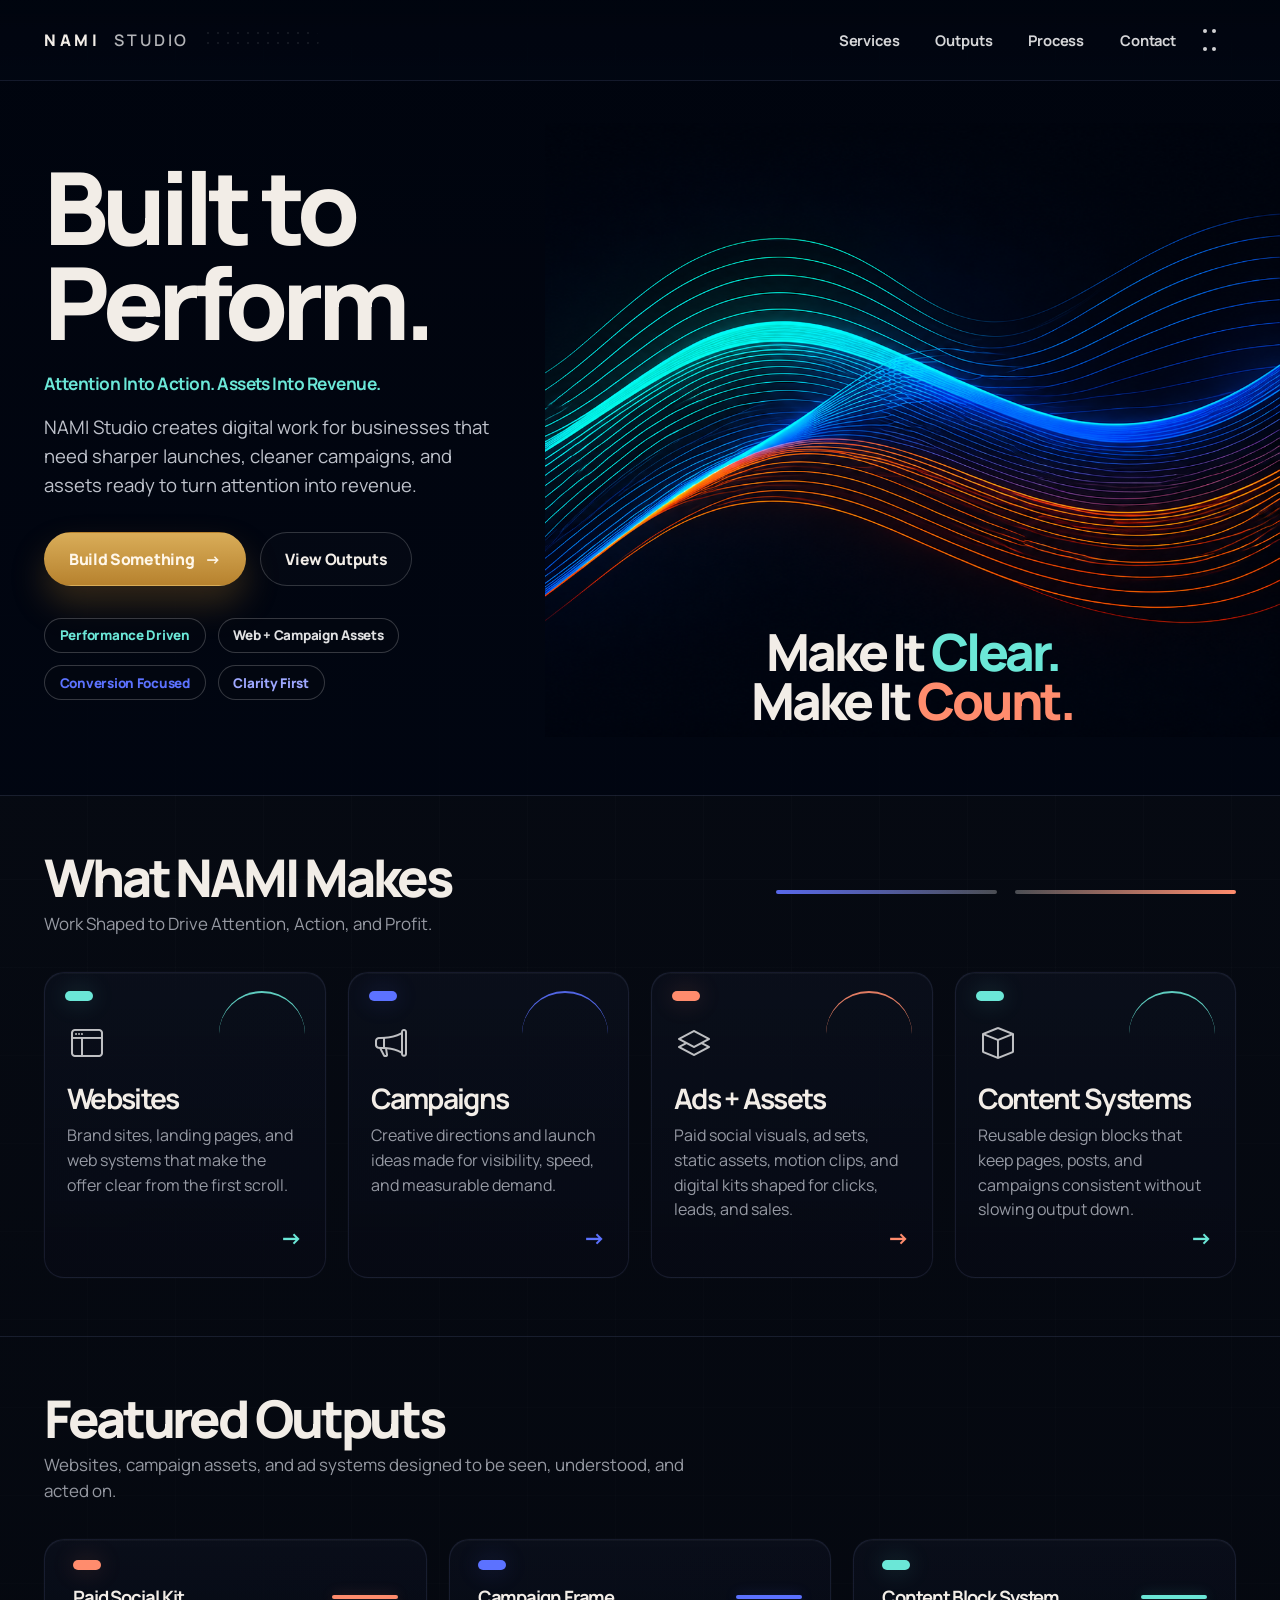
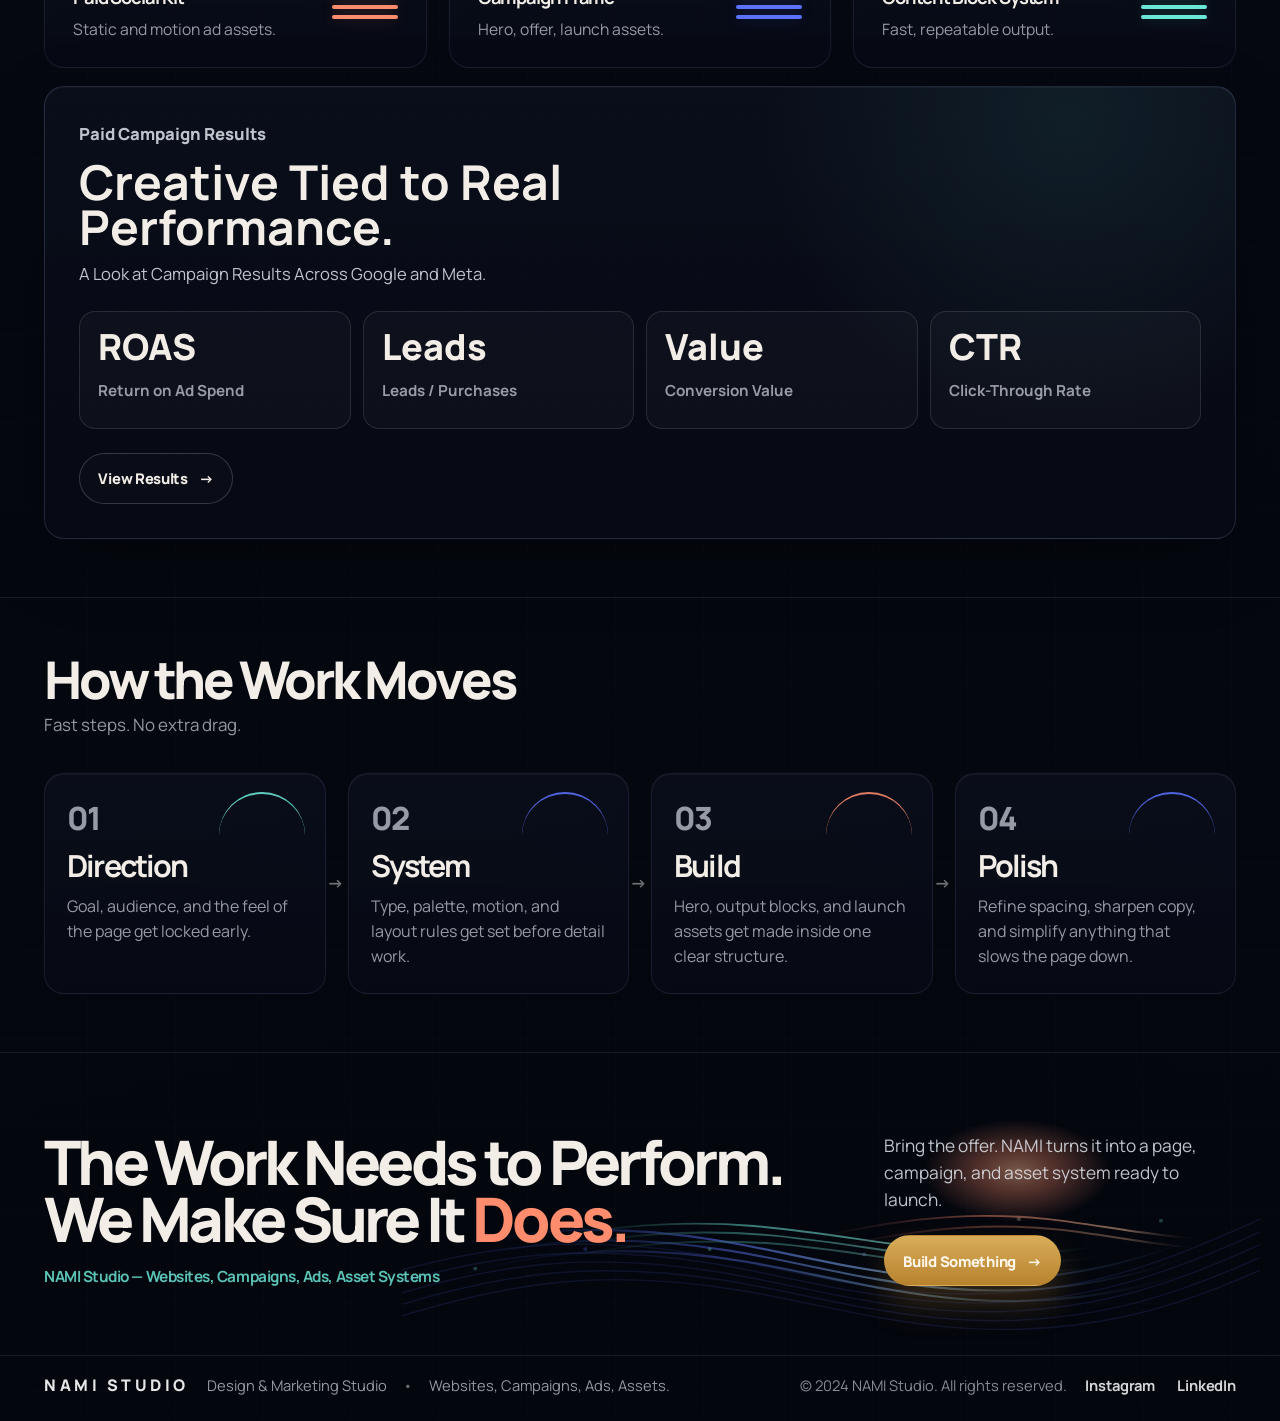
==== index.html @ 064d1f61 "Bust stylesheet cache for latest spacing" ====
<!doctype html>
<html lang="en">
  <head>
    <meta charset="utf-8" />
    <meta name="viewport" content="width=device-width, initial-scale=1" />
    <title>NAMI Studio | Design, Marketing, Websites & Campaign Assets</title>
    <meta
      name="description"
      content="NAMI Studio creates websites, campaigns, ads, and digital asset systems that help modern businesses look sharper, launch faster, and turn attention into action."
    />
    <meta name="theme-color" content="#03060d" />
    <link rel="preconnect" href="https://fonts.googleapis.com" />
    <link rel="preconnect" href="https://fonts.gstatic.com" crossorigin />
    <link
      href="https://fonts.googleapis.com/css2?family=Manrope:wght@400;500;600;700;800&amp;display=swap"
      rel="stylesheet"
    />
    <link
      rel="stylesheet"
      href="https://cdn.jsdelivr.net/npm/bootstrap-icons@1.11.3/font/bootstrap-icons.min.css"
    />
    <link rel="stylesheet" href="styles.css?v=20260519-output-spacing" />
    <script src="script.js" defer></script>
  </head>
  <body>
    <div class="page-frame" id="top">
      <header class="site-header">
        <div class="header-bar">
          <a class="brand-lockup" href="#top" aria-label="NAMI Studio Home">
            <span class="brand-name">NAMI</span>
            <span class="brand-sub">STUDIO</span>
            <span class="brand-grid" aria-hidden="true"></span>
          </a>

          <nav class="site-nav" id="site-navigation" data-nav aria-label="Primary">
            <a href="#services">Services</a>
            <a href="#output">Outputs</a>
            <a href="#process">Process</a>
            <a href="#contact">Contact</a>
          </nav>

          <a class="nav-grid" href="#services" aria-label="Jump to Services">
            <span></span>
            <span></span>
            <span></span>
            <span></span>
          </a>

          <button
            class="menu-toggle"
            type="button"
            aria-expanded="false"
            aria-controls="site-navigation"
            data-menu-toggle
          >
            <span class="menu-dots" aria-hidden="true">
              <span></span>
              <span></span>
              <span></span>
              <span></span>
            </span>
            <span class="sr-only">Toggle Navigation</span>
          </button>
        </div>
      </header>

      <main>
        <section class="hero section">
          <div class="hero-grid">
            <div class="hero-copy reveal">
              <h1 class="hero-title">Built to<br />Perform.</h1>
              <p class="hero-kicker">Attention Into Action. Assets Into Revenue.</p>
              <p class="hero-body">
                NAMI Studio creates digital work for businesses that need sharper launches,
                cleaner campaigns, and assets ready to turn attention into revenue.
              </p>

              <div class="hero-actions">
                <a class="button button-primary" href="#contact">
                  <span>Build Something</span>
                  <span aria-hidden="true">&rarr;</span>
                </a>
                <a class="button button-secondary" href="#output">View Outputs</a>
              </div>

              <ul class="chip-row" role="list">
                <li><span class="chip chip-cyan">Performance Driven</span></li>
                <li><span class="chip chip-neutral">Web + Campaign Assets</span></li>
                <li><span class="chip chip-blue">Conversion Focused</span></li>
                <li><span class="chip chip-indigo">Clarity First</span></li>
              </ul>
            </div>

            <div class="hero-visual reveal">
              <div class="hero-wave hero-wave-exact" aria-hidden="true">
                <img src="assets/nami-header-wave-final.png" alt="" />
              </div>

              <p class="hero-mantra">
                Make It <span class="tone-cyan">Clear.</span><br />
                Make It <span class="tone-coral">Count.</span>
              </p>
            </div>
          </div>
        </section>

        <section class="section" id="services">
          <div class="section-head services-head reveal">
            <div>
              <h2 class="section-title">What NAMI Makes</h2>
              <p class="section-copy">
                Work Shaped to Drive Attention, Action, and Profit.
              </p>
            </div>

            <div class="section-rules" aria-hidden="true">
              <span class="rule-line rule-line-blue"></span>
              <span class="rule-line rule-line-coral"></span>
            </div>
          </div>

          <div class="service-grid">
            <article class="service-card reveal" style="--accent:#6be7d7; --accent-soft:rgba(107,231,215,0.24);">
              <span class="card-arc" aria-hidden="true"></span>
              <div class="service-icon" aria-hidden="true">
                <i class="bi bi-window-sidebar"></i>
              </div>
              <h3>Websites</h3>
              <p>
                Brand sites, landing pages, and web systems that make the offer clear from the
                first scroll.
              </p>
              <span class="card-arrow" aria-hidden="true">&rarr;</span>
            </article>

            <article class="service-card reveal" style="--accent:#5c72ff; --accent-soft:rgba(92,114,255,0.24);">
              <span class="card-arc" aria-hidden="true"></span>
              <div class="service-icon" aria-hidden="true">
                <i class="bi bi-megaphone"></i>
              </div>
              <h3>Campaigns</h3>
              <p>
                Creative directions and launch ideas made for visibility, speed, and measurable
                demand.
              </p>
              <span class="card-arrow" aria-hidden="true">&rarr;</span>
            </article>

            <article class="service-card reveal" style="--accent:#ff8c6d; --accent-soft:rgba(255,140,109,0.24);">
              <span class="card-arc" aria-hidden="true"></span>
              <div class="service-icon" aria-hidden="true">
                <i class="bi bi-layers"></i>
              </div>
              <h3>Ads + Assets</h3>
              <p>
                Paid social visuals, ad sets, static assets, motion clips, and digital kits shaped
                for clicks, leads, and sales.
              </p>
              <span class="card-arrow" aria-hidden="true">&rarr;</span>
            </article>

            <article class="service-card reveal" style="--accent:#6be7d7; --accent-soft:rgba(107,231,215,0.24);">
              <span class="card-arc" aria-hidden="true"></span>
              <div class="service-icon" aria-hidden="true">
                <i class="bi bi-box"></i>
              </div>
              <h3>Content Systems</h3>
              <p>
                Reusable design blocks that keep pages, posts, and campaigns consistent without
                slowing output down.
              </p>
              <span class="card-arrow" aria-hidden="true">&rarr;</span>
            </article>
          </div>
        </section>

        <section class="section" id="output">
          <div class="section-head reveal">
            <div>
              <h2 class="section-title">Featured Outputs</h2>
              <p class="section-copy">
                Websites, campaign assets, and ad systems designed to be seen, understood, and
                acted on.
              </p>
            </div>
          </div>

          <div class="output-grid">
            <article class="output-mini reveal" style="--accent:#ff8c6d; --accent-soft:rgba(255,140,109,0.24);">
              <div>
                <h3>Paid Social Kit</h3>
                <p>Static and motion ad assets.</p>
              </div>
              <div class="mini-lines" aria-hidden="true">
                <span></span>
                <span></span>
                <span></span>
              </div>
            </article>

            <article class="output-mini reveal" style="--accent:#5c72ff; --accent-soft:rgba(92,114,255,0.24);">
              <div>
                <h3>Campaign Frame</h3>
                <p>Hero, offer, launch assets.</p>
              </div>
              <div class="mini-lines" aria-hidden="true">
                <span></span>
                <span></span>
                <span></span>
              </div>
            </article>

            <article class="output-mini reveal" style="--accent:#6be7d7; --accent-soft:rgba(107,231,215,0.24);">
              <div>
                <h3>Content Block System</h3>
                <p>Fast, repeatable output.</p>
              </div>
              <div class="mini-lines" aria-hidden="true">
                <span></span>
                <span></span>
                <span></span>
              </div>
            </article>
          </div>

          <article class="results-summary reveal" id="paid-campaign-results">
            <div class="results-summary-head">
              <p class="results-label">Paid Campaign Results</p>
              <h3>Creative Tied to Real Performance.</h3>
              <p>
                A Look at Campaign Results Across Google and Meta.
              </p>
            </div>

            <!-- TODO: Replace metric labels with final approved values when masked screenshots are available. -->
            <div class="results-stat-grid" aria-label="Paid Campaign Results Metrics">
              <div class="results-stat">
                <span class="stat-value">ROAS</span>
                <span class="stat-label">Return on Ad Spend</span>
              </div>
              <div class="results-stat">
                <span class="stat-value">Leads</span>
                <span class="stat-label">Leads / Purchases</span>
              </div>
              <div class="results-stat">
                <span class="stat-value">Value</span>
                <span class="stat-label">Conversion Value</span>
              </div>
              <div class="results-stat">
                <span class="stat-value">CTR</span>
                <span class="stat-label">Click-Through Rate</span>
              </div>
            </div>

            <div class="results-summary-action">
              <a class="button button-secondary button-small" href="results/">
                <span>View Results</span>
                <span aria-hidden="true">&rarr;</span>
              </a>
            </div>
          </article>
        </section>

        <section class="section" id="process">
          <div class="section-head reveal">
            <div>
              <h2 class="section-title">How the Work Moves</h2>
              <p class="section-copy">Fast steps. No extra drag.</p>
            </div>
          </div>

          <div class="process-grid">
            <article class="process-card reveal" style="--accent:#6be7d7; --accent-soft:rgba(107,231,215,0.24);">
              <span class="card-arc" aria-hidden="true"></span>
              <p class="process-index">01</p>
              <h3>Direction</h3>
              <p>Goal, audience, and the feel of the page get locked early.</p>
            </article>

            <article class="process-card reveal" style="--accent:#5c72ff; --accent-soft:rgba(92,114,255,0.24);">
              <span class="card-arc" aria-hidden="true"></span>
              <p class="process-index">02</p>
              <h3>System</h3>
              <p>Type, palette, motion, and layout rules get set before detail work.</p>
            </article>

            <article class="process-card reveal" style="--accent:#ff8c6d; --accent-soft:rgba(255,140,109,0.24);">
              <span class="card-arc" aria-hidden="true"></span>
              <p class="process-index">03</p>
              <h3>Build</h3>
              <p>Hero, output blocks, and launch assets get made inside one clear structure.</p>
            </article>

            <article class="process-card reveal" style="--accent:#5c72ff; --accent-soft:rgba(92,114,255,0.24);">
              <span class="card-arc" aria-hidden="true"></span>
              <p class="process-index">04</p>
              <h3>Polish</h3>
              <p>Refine spacing, sharpen copy, and simplify anything that slows the page down.</p>
            </article>
          </div>
        </section>

        <section class="section closing" id="contact">
          <div class="closing-panel reveal">
            <img class="closing-mesh" src="assets/nami-footer-mesh.svg" alt="" />

            <div class="closing-copy">
              <h2>The Work Needs to Perform.<br />We Make Sure It <span class="tone-coral">Does.</span></h2>
              <p class="closing-meta">NAMI Studio &mdash; Websites, Campaigns, Ads, Asset Systems</p>
            </div>

            <div class="closing-action">
              <p class="closing-note">
                Bring the offer. NAMI turns it into a page, campaign, and asset system ready to
                launch.
              </p>
              <a class="button button-primary button-small closing-cta" href="mailto:chestercatapia@yahoo.com?subject=Book%20a%20call%20with%20NAMI%20Studio">
                <span>Build Something</span>
                <span aria-hidden="true">&rarr;</span>
              </a>
            </div>
          </div>
        </section>
      </main>

      <footer class="site-footer">
        <div class="footer-shell">
          <div class="footer-group footer-group-left">
            <p class="footer-brand">NAMI STUDIO</p>
            <p class="footer-copy">
              <span>Design &amp; Marketing Studio</span>
              <span>Websites, Campaigns, Ads, Assets.</span>
            </p>
          </div>

          <div class="footer-group footer-group-right">
            <p class="footer-copy footer-copy-muted">&copy; 2024 NAMI Studio. All rights reserved.</p>
            <nav class="footer-links" aria-label="Social Links">
              <a href="https://www.instagram.com/" target="_blank" rel="noreferrer">Instagram</a>
              <a href="https://www.linkedin.com/" target="_blank" rel="noreferrer">LinkedIn</a>
            </nav>
          </div>
        </div>
      </footer>
    </div>
  </body>
</html>
---- styles.css ----
:root {
  --bg: #02050b;
  --shell: rgba(5, 9, 18, 0.96);
  --shell-soft: rgba(9, 14, 26, 0.88);
  --surface: rgba(9, 13, 24, 0.86);
  --surface-strong: rgba(10, 16, 29, 0.96);
  --surface-soft: rgba(9, 13, 23, 0.68);
  --border: rgba(139, 153, 219, 0.14);
  --border-strong: rgba(170, 186, 255, 0.22);
  --text: #f2ede7;
  --muted: rgba(232, 235, 244, 0.64);
  --muted-strong: rgba(232, 235, 244, 0.82);
  --cyan: #6be7d7;
  --blue: #5c72ff;
  --indigo: #5565e8;
  --coral: #ff8c6d;
  --gold: #d2a04b;
  --shadow: 0 36px 96px rgba(0, 0, 0, 0.46);
  --radius-panel: 28px;
  --radius-card: 20px;
  --radius-pill: 999px;
  --frame: min(1288px, calc(100vw - 88px));
  --wave-bg: linear-gradient(180deg, rgba(0, 4, 14, 0.96), rgba(0, 5, 17, 0.86));
}

*,
*::before,
*::after {
  box-sizing: border-box;
}

html {
  scroll-behavior: smooth;
}

body {
  margin: 0;
  min-height: 100vh;
  font-family: "Manrope", "Avenir Next", "Segoe UI", sans-serif;
  background:
    radial-gradient(circle at 50% -10%, rgba(82, 109, 255, 0.12), transparent 36%),
    radial-gradient(circle at 50% 120%, rgba(107, 231, 215, 0.08), transparent 30%),
    linear-gradient(180deg, #02040a 0%, #010206 100%);
  color: var(--text);
  -webkit-font-smoothing: antialiased;
  text-rendering: optimizeLegibility;
}

body::before {
  content: "";
  position: fixed;
  inset: 0;
  background:
    radial-gradient(circle at 25% 20%, rgba(255, 255, 255, 0.035) 0, transparent 28%),
    radial-gradient(circle at 70% 30%, rgba(92, 114, 255, 0.06) 0, transparent 34%),
    radial-gradient(circle at 80% 70%, rgba(255, 140, 109, 0.04) 0, transparent 26%);
  pointer-events: none;
}

a {
  color: inherit;
  text-decoration: none;
}

button,
input,
textarea,
select {
  font: inherit;
}

h1,
h2,
h3,
p,
ul {
  margin: 0;
}

img,
svg {
  display: block;
  max-width: 100%;
}

ul {
  padding: 0;
}

.sr-only {
  position: absolute;
  width: 1px;
  height: 1px;
  padding: 0;
  margin: -1px;
  overflow: hidden;
  clip: rect(0, 0, 0, 0);
  white-space: nowrap;
  border: 0;
}

.page-frame {
  position: relative;
  width: 100%;
  margin: 0;
  overflow: hidden;
  background:
    linear-gradient(180deg, rgba(7, 11, 20, 0.98), rgba(3, 6, 13, 0.98)),
    linear-gradient(90deg, rgba(107, 231, 215, 0.03), transparent 28%, transparent 72%, rgba(92, 114, 255, 0.03));
}

.page-frame::before {
  content: "";
  position: absolute;
  inset: 0;
  background:
    linear-gradient(180deg, rgba(255, 255, 255, 0.016), transparent 38%),
    repeating-linear-gradient(
      to right,
      transparent 0,
      transparent 87px,
      rgba(255, 255, 255, 0.014) 87px,
      rgba(255, 255, 255, 0.014) 88px
    ),
    repeating-linear-gradient(
      to bottom,
      transparent 0,
      transparent 87px,
      rgba(255, 255, 255, 0.014) 87px,
      rgba(255, 255, 255, 0.014) 88px
    );
  pointer-events: none;
  opacity: 0.7;
}

.site-header,
.section,
.site-footer {
  position: relative;
  z-index: 1;
  padding-inline: 0;
}

.site-header {
  border-bottom: 1px solid var(--border);
  background: var(--wave-bg);
}

.header-bar {
  position: relative;
  display: flex;
  align-items: center;
  gap: 18px;
  width: var(--frame);
  min-height: 80px;
  margin-inline: auto;
}

.brand-lockup {
  display: inline-flex;
  align-items: center;
  gap: 14px;
  flex-shrink: 0;
}

.brand-name,
.brand-sub,
.footer-brand {
  font-size: 1rem;
  font-weight: 800;
  letter-spacing: 0.22em;
  text-transform: uppercase;
}

.brand-sub {
  color: rgba(255, 255, 255, 0.7);
  font-weight: 600;
  letter-spacing: 0.18em;
}

.brand-grid {
  width: 116px;
  height: 24px;
  border-radius: 999px;
  background-image: radial-gradient(circle, rgba(255, 255, 255, 0.14) 1px, transparent 1.6px);
  background-size: 10px 10px;
  opacity: 0.55;
}

.site-nav {
  display: flex;
  align-items: center;
  gap: clamp(18px, 2.8vw, 38px);
  margin-left: auto;
}

.site-nav a,
.footer-links a {
  position: relative;
  color: rgba(255, 255, 255, 0.84);
  font-size: 0.92rem;
  font-weight: 700;
  letter-spacing: -0.01em;
  transition: color 180ms ease;
}

.site-nav a::after,
.footer-links a::after {
  content: "";
  position: absolute;
  left: 0;
  bottom: -0.32rem;
  width: 100%;
  height: 1px;
  background: linear-gradient(90deg, var(--cyan), var(--blue));
  transform: scaleX(0);
  transform-origin: left center;
  transition: transform 180ms ease;
}

.site-nav a:hover,
.site-nav a:focus-visible,
.footer-links a:hover,
.footer-links a:focus-visible {
  color: var(--text);
}

.site-nav a:hover::after,
.site-nav a:focus-visible::after,
.footer-links a:hover::after,
.footer-links a:focus-visible::after {
  transform: scaleX(1);
}

.nav-grid,
.menu-toggle {
  display: inline-grid;
  place-items: center;
  width: 34px;
  height: 34px;
  border: 1px solid transparent;
  border-radius: 50%;
  transition: border-color 180ms ease, background-color 180ms ease;
}

.nav-grid {
  grid-template-columns: repeat(2, 4px);
  gap: 5px;
  margin-left: 8px;
}

.nav-grid span,
.menu-dots span {
  width: 4px;
  height: 4px;
  border-radius: 50%;
  background: rgba(255, 255, 255, 0.82);
}

.nav-grid:hover,
.nav-grid:focus-visible,
.menu-toggle:hover,
.menu-toggle:focus-visible {
  border-color: var(--border-strong);
  background: rgba(255, 255, 255, 0.03);
}

.menu-toggle {
  display: none;
  margin-left: auto;
  background: transparent;
  color: inherit;
  border: 1px solid transparent;
  cursor: pointer;
}

.menu-dots {
  display: grid;
  grid-template-columns: repeat(2, 4px);
  gap: 5px;
}

.section {
  padding-block: clamp(38px, 4.8vw, 58px);
  border-top: 1px solid var(--border);
}

.hero {
  position: relative;
  overflow: hidden;
  padding-top: clamp(28px, 4.2vw, 42px);
  border-top: 0;
  background: var(--wave-bg);
}

.hero-grid,
.output-grid,
.closing-panel,
.footer-shell {
  display: grid;
  gap: 22px;
}

.hero-grid,
.section-head,
.service-grid,
.output-grid,
.process-grid,
.ecosystem-grid,
.closing-panel,
.footer-shell {
  width: var(--frame);
  margin-inline: auto;
}

.hero-grid {
  position: relative;
  grid-template-columns: minmax(320px, 0.48fr) minmax(0, 0.52fr);
  align-items: center;
  min-height: clamp(500px, 48vw, 650px);
  gap: 0;
}

.hero-copy {
  position: relative;
  z-index: 2;
  max-width: 33rem;
}

.hero-copy,
.hero-visual,
.feature-card,
.output-mini,
.service-card,
.process-card,
.ecosystem-card,
.sample-card {
  min-width: 0;
}

h1,
h2,
h3 {
  line-height: 0.94;
  letter-spacing: -0.06em;
}

h1 {
  font-size: clamp(4.2rem, 9vw, 7.4rem);
  font-weight: 800;
}

.hero-title {
  font-size: clamp(3.325rem, 7.875vw, 6.525rem);
}

h2.section-title {
  font-size: clamp(2.25rem, 4.8vw, 3.25rem);
  font-weight: 800;
}

h3 {
  font-size: clamp(1.65rem, 2.2vw, 2.1rem);
  font-weight: 700;
}

.hero-kicker,
.closing-meta {
  margin-top: 1.4rem;
  color: var(--cyan);
  font-size: clamp(1rem, 1.35vw, 1.2rem);
  font-weight: 700;
  letter-spacing: -0.03em;
}

.hero-body,
.section-copy,
.service-card p,
.feature-card p,
.output-mini p,
.process-card p,
.ecosystem-label,
.ecosystem-detail,
.direction-list,
.closing-note,
.footer-copy {
  color: var(--muted);
  line-height: 1.55;
}

.hero-body {
  max-width: 28rem;
  margin-top: 1.15rem;
  color: var(--muted-strong);
  font-size: clamp(1.05rem, 1.45vw, 1.28rem);
}

.hero-actions {
  display: flex;
  flex-wrap: wrap;
  gap: 14px;
  margin-top: 2rem;
}

.button {
  display: inline-flex;
  align-items: center;
  justify-content: center;
  gap: 0.7rem;
  min-height: 54px;
  padding: 0.9rem 1.5rem;
  border-radius: var(--radius-pill);
  border: 1px solid transparent;
  font-size: 0.98rem;
  font-weight: 800;
  letter-spacing: -0.02em;
  transition:
    transform 180ms ease,
    border-color 180ms ease,
    background-color 180ms ease,
    box-shadow 180ms ease,
    color 180ms ease;
}

.button:hover,
.button:focus-visible {
  transform: translateY(-1px);
}

.button-primary {
  background: linear-gradient(180deg, #d9ad59, #b7822e);
  color: #fff7ea;
  box-shadow: 0 18px 34px rgba(180, 127, 44, 0.28);
}

.button-primary:hover,
.button-primary:focus-visible {
  box-shadow: 0 22px 40px rgba(180, 127, 44, 0.34);
}

.button-secondary {
  border-color: rgba(255, 255, 255, 0.18);
  background: rgba(255, 255, 255, 0.015);
  color: var(--text);
}

.button-secondary:hover,
.button-secondary:focus-visible {
  border-color: rgba(255, 255, 255, 0.26);
  background: rgba(255, 255, 255, 0.045);
}

.button-small {
  min-height: 46px;
  padding-inline: 1.15rem;
  font-size: 0.92rem;
}

.chip-row,
.direction-list {
  list-style: none;
}

.chip-row {
  display: flex;
  flex-wrap: wrap;
  gap: 12px;
  margin-top: 2rem;
}

.chip,
.visual-tag {
  display: inline-flex;
  align-items: center;
  justify-content: center;
  padding: 0.48rem 0.92rem;
  border-radius: var(--radius-pill);
  border: 1px solid rgba(255, 255, 255, 0.2);
  background: rgba(5, 9, 18, 0.54);
  font-size: 0.84rem;
  font-weight: 800;
  letter-spacing: -0.02em;
}

.chip-cyan,
.tone-cyan {
  color: var(--cyan);
}

.chip-blue {
  color: var(--blue);
}

.chip-neutral {
  color: rgba(255, 255, 255, 0.88);
}

.chip-indigo {
  color: #9ea8ff;
}

.tone-coral {
  color: var(--coral);
}

.hero-visual {
  position: absolute;
  top: 0;
  right: calc((var(--frame) - 100vw) / 2);
  bottom: 0;
  left: 42%;
  overflow: hidden;
  border-radius: 0;
  background: var(--wave-bg);
  pointer-events: none;
}

.hero-visual::before,
.sample-rings,
.feature-card::before {
  content: "";
  position: absolute;
  inset: 0;
  background-image: radial-gradient(circle, rgba(129, 150, 255, 0.18) 1px, transparent 1.6px);
  background-size: 18px 18px;
  opacity: 0.25;
  pointer-events: none;
}

.hero-visual::after {
  content: "";
  position: absolute;
  inset: 16% 10% auto 18%;
  height: 50%;
  border-radius: 50%;
  background: radial-gradient(circle, rgba(0, 76, 255, 0.05), transparent 70%);
  filter: blur(24px);
  opacity: 0.35;
  pointer-events: none;
}

.hero-wave,
.feature-wave {
  position: absolute;
}

.hero-wave {
  inset: 0;
}

.hero-wave-exact {
  inset: 0;
}

.feature-wave {
  inset: -14% -28% -18% 4%;
}

.hero-wave img,
.feature-wave img,
.closing-mesh {
  width: 100%;
  height: 100%;
  object-fit: cover;
  object-position: center center;
}

.hero-wave-exact img {
  object-fit: cover;
  object-position: right center;
}

.hero-visual::before {
  opacity: 0.02;
  background-size: 20px 20px;
}

.hero-mantra {
  position: absolute;
  left: 50%;
  top: 90%;
  z-index: 2;
  font-size: clamp(2.2rem, 4vw, 3.65rem);
  font-weight: 800;
  letter-spacing: -0.06em;
  line-height: 0.96;
  text-align: center;
  transform: translate(-50%, -50%);
}

.visual-tag {
  position: absolute;
  z-index: 2;
}

.visual-tag-top {
  top: 12px;
  left: 28%;
  color: #dcffe6;
  border-color: rgba(107, 231, 215, 0.42);
}

.visual-tag-right {
  top: 10px;
  right: 6px;
  color: #c3d0ff;
  border-color: rgba(92, 114, 255, 0.42);
}

.visual-tag-bottom {
  right: 8px;
  bottom: 48px;
  color: #ffd8c9;
  border-color: rgba(255, 140, 109, 0.42);
}

.visual-tag-inline {
  position: static;
  width: fit-content;
  font-size: 0.8rem;
}

.visual-tag-blue {
  color: #cdd4ff;
  border-color: rgba(92, 114, 255, 0.36);
}

.visual-tag-indigo {
  color: #e0e4ff;
  border-color: rgba(129, 150, 255, 0.28);
}

.section-head {
  display: flex;
  align-items: flex-end;
  justify-content: space-between;
  gap: 26px;
  margin-bottom: 34px;
}

.section-copy {
  margin-top: 0.5rem;
  max-width: 40rem;
  font-size: 1.06rem;
}

.services-head {
  align-items: center;
}

.section-rules {
  display: flex;
  align-items: center;
  gap: 18px;
  min-width: min(42%, 460px);
  padding-bottom: 0.5rem;
}

.rule-line {
  display: block;
  height: 4px;
  border-radius: 999px;
  flex: 1;
  background: rgba(255, 255, 255, 0.12);
}

.rule-line-blue {
  background: linear-gradient(90deg, #5868eb, rgba(255, 255, 255, 0.28));
}

.rule-line-coral {
  background: linear-gradient(90deg, rgba(255, 255, 255, 0.28), #ff8c6d);
}

.service-grid,
.process-grid,
.ecosystem-grid {
  display: grid;
  gap: 22px;
}

.service-grid {
  grid-template-columns: repeat(4, minmax(0, 1fr));
}

.service-card,
.output-mini,
.process-card,
.ecosystem-card,
.sample-card,
.feature-card {
  position: relative;
  overflow: hidden;
  border: 1px solid rgba(152, 166, 232, 0.11);
  border-radius: var(--radius-card);
  background:
    linear-gradient(180deg, rgba(11, 15, 28, 0.74), rgba(7, 10, 20, 0.92)),
    linear-gradient(120deg, rgba(107, 231, 215, 0.015), rgba(92, 114, 255, 0.018));
  box-shadow:
    inset 0 1px 0 rgba(255, 255, 255, 0.03),
    0 0 0 1px rgba(255, 255, 255, 0.01);
  transition:
    transform 180ms ease,
    border-color 180ms ease,
    background-color 180ms ease;
}

.service-card:hover,
.output-mini:hover,
.process-card:hover,
.ecosystem-card:hover,
.sample-card:hover,
.feature-card:hover,
.service-card:focus-within,
.output-mini:focus-within,
.process-card:focus-within,
.ecosystem-card:focus-within,
.sample-card:focus-within,
.feature-card:focus-within {
  transform: translateY(-2px);
  border-color: rgba(170, 186, 255, 0.18);
}

.service-card,
.process-card,
.ecosystem-card,
.sample-card {
  padding: 20px 22px 24px;
}

.service-card {
  display: flex;
  flex-direction: column;
  min-height: 232px;
}

.service-card::before,
.output-mini::before {
  content: "";
  position: absolute;
  top: 18px;
  left: 20px;
  width: 28px;
  height: 10px;
  border-radius: 999px;
  background: var(--accent);
  box-shadow: 0 0 24px var(--accent-soft);
}

.output-mini::before {
  top: 20px;
  left: 28px;
}

.card-arc {
  position: absolute;
  top: 18px;
  right: 20px;
  width: 86px;
  height: 44px;
  border-top: 2px solid var(--accent);
  border-radius: 86px 86px 0 0;
  opacity: 0.88;
}

.service-icon {
  display: inline-flex;
  align-items: center;
  justify-content: center;
  width: 40px;
  height: 40px;
  margin-top: 30px;
}

.service-icon i {
  color: rgba(255, 255, 255, 0.74);
  font-size: 2rem;
  line-height: 1;
}

.service-card h3 {
  margin-top: 22px;
}

.service-card p {
  margin-top: 12px;
  font-size: 1rem;
}

.card-arrow {
  margin-top: auto;
  align-self: flex-end;
  color: var(--accent);
  font-size: 1.4rem;
  font-weight: 800;
}

.output-grid {
  grid-template-columns: repeat(3, minmax(0, 1fr));
  align-items: stretch;
}

.feature-card {
  min-height: 350px;
  padding: 24px 28px 26px;
}

.feature-card::before {
  opacity: 0.1;
}

.feature-card::after {
  content: "";
  position: absolute;
  inset: 0;
  background: linear-gradient(90deg, rgba(7, 10, 19, 0.96) 2%, rgba(7, 10, 19, 0.62) 42%, rgba(7, 10, 19, 0.12) 82%);
  pointer-events: none;
}

.feature-tags,
.feature-copy {
  position: relative;
  z-index: 2;
}

.feature-tags {
  display: flex;
  justify-content: space-between;
  gap: 16px;
}

.feature-copy {
  margin-top: 82px;
  max-width: 22rem;
}

.feature-copy p {
  margin-top: 0.9rem;
  color: var(--muted-strong);
  font-size: 1.02rem;
}

.feature-link {
  display: inline-flex;
  align-items: center;
  gap: 0.8rem;
  margin-top: 1.8rem;
  color: var(--muted-strong);
  font-size: 1.02rem;
  font-weight: 800;
}

.feature-link:hover,
.feature-link:focus-visible {
  color: var(--text);
}

.feature-wave {
  inset: 20% -8% -14% 28%;
}

.feature-wave img {
  object-position: center 58%;
}

.output-stack {
  display: grid;
  gap: 16px;
}

.output-mini {
  display: flex;
  align-items: center;
  justify-content: space-between;
  gap: 18px;
  min-height: 126px;
  padding: 34px 28px 26px;
}

.output-mini h3 {
  margin-top: 14px;
  font-size: 1.15rem;
  line-height: 1.02;
}

.output-mini p {
  margin-top: 0.65rem;
  font-size: 0.98rem;
}

.mini-lines {
  display: grid;
  gap: 6px;
  flex-shrink: 0;
}

.mini-lines span {
  width: 66px;
  height: 4px;
  border-radius: 999px;
  background: var(--accent);
  box-shadow: 0 0 14px var(--accent-soft);
}

.results-summary {
  position: relative;
  display: grid;
  gap: 24px;
  width: var(--frame);
  margin: 18px auto 0;
  padding: clamp(24px, 3.4vw, 34px);
  overflow: hidden;
  border: 1px solid rgba(170, 186, 255, 0.16);
  border-radius: var(--radius-card);
  background:
    radial-gradient(circle at 86% 8%, rgba(107, 231, 215, 0.08), transparent 28%),
    linear-gradient(180deg, rgba(11, 15, 28, 0.84), rgba(7, 10, 20, 0.95));
  box-shadow:
    inset 0 1px 0 rgba(255, 255, 255, 0.04),
    0 24px 70px rgba(0, 0, 0, 0.24);
}

.results-summary::before {
  content: "";
  position: absolute;
  inset: 0;
  background-image: radial-gradient(circle, rgba(129, 150, 255, 0.16) 1px, transparent 1.6px);
  background-size: 18px 18px;
  opacity: 0.08;
  pointer-events: none;
}

.results-summary-head,
.results-stat-grid,
.results-summary-action {
  position: relative;
  z-index: 1;
}

.results-label,
.placeholder-kicker {
  color: var(--cyan);
  font-size: 0.82rem;
  font-weight: 800;
  letter-spacing: 0;
}

.results-summary-head {
  display: grid;
  gap: 12px;
  max-width: 46rem;
}

.results-summary-head h3 {
  font-size: 3rem;
  letter-spacing: 0;
}

.results-summary-head p,
.results-note-card p,
.results-shell p,
.results-placeholder p {
  color: var(--muted-strong);
  line-height: 1.55;
}

.results-summary-head p {
  max-width: 42rem;
  font-size: 1.04rem;
}

.results-stat-grid {
  display: grid;
  grid-template-columns: repeat(4, minmax(0, 1fr));
  gap: 12px;
}

.results-stat {
  display: grid;
  gap: 8px;
  min-height: 118px;
  padding: 18px;
  border: 1px solid rgba(255, 255, 255, 0.11);
  border-radius: 16px;
  background: rgba(255, 255, 255, 0.028);
}

.stat-value {
  color: var(--text);
  font-size: 2.25rem;
  font-weight: 800;
  letter-spacing: 0;
  line-height: 0.95;
}

.stat-label {
  color: var(--muted);
  font-size: 0.95rem;
  font-weight: 700;
  line-height: 1.35;
}

.results-summary-action {
  display: flex;
  justify-content: flex-start;
}

.process-grid {
  grid-template-columns: repeat(4, minmax(0, 1fr));
}

.process-card {
  min-height: 208px;
  overflow: visible;
}

.process-card:not(:last-child)::after {
  content: "\2192";
  position: absolute;
  top: 50%;
  right: -19px;
  z-index: 2;
  color: rgba(255, 255, 255, 0.42);
  font-size: 1.05rem;
  font-weight: 800;
  line-height: 1;
  transform: translateY(-50%);
}

.process-index {
  color: var(--accent);
  font-size: 2rem;
  font-weight: 800;
  letter-spacing: -0.06em;
}

.process-card h3 {
  margin-top: 0.55rem;
  font-size: 1.9rem;
}

.process-card p:last-child {
  margin-top: 0.85rem;
  font-size: 1rem;
}

.ecosystem-grid {
  grid-template-columns: repeat(4, minmax(0, 1fr));
  align-items: stretch;
}

.ecosystem-card,
.sample-card {
  min-height: 174px;
}

.ecosystem-card::after {
  content: "";
  position: absolute;
  inset: auto 0 0;
  height: 4px;
  background: var(--accent);
}

.ecosystem-card h3,
.sample-card h3 {
  font-size: 1.15rem;
  line-height: 1.08;
}

.ecosystem-label {
  margin-top: 1rem;
  font-size: 1rem;
}

.ecosystem-detail {
  margin-top: 0.2rem;
  color: var(--muted-strong);
  font-size: 1rem;
}

.sample-card {
  position: relative;
  overflow: hidden;
}

.sample-rings {
  inset: auto -30% -10% 42%;
  width: 130%;
  height: 130%;
  background:
    radial-gradient(
      circle at 50% 50%,
      rgba(107, 231, 215, 0.88) 0,
      rgba(107, 231, 215, 0.88) 2px,
      transparent 2px,
      transparent 100%
    ),
    repeating-radial-gradient(
      circle at 52% 48%,
      rgba(129, 150, 255, 0.18) 0,
      rgba(129, 150, 255, 0.18) 2px,
      transparent 2px,
      transparent 18px
    );
  opacity: 0.5;
}

.direction-list {
  margin: 1rem 0 1.4rem;
  color: var(--muted-strong);
  font-size: 0.98rem;
}

.closing {
  padding-block: 0;
}

.closing-panel {
  position: relative;
  grid-template-columns: minmax(0, 0.95fr) minmax(280px, 0.48fr);
  align-items: center;
  min-height: 302px;
  padding: clamp(42px, 5vw, 58px) 0 clamp(38px, 4vw, 46px);
}

.closing-copy,
.closing-action {
  position: relative;
  z-index: 1;
}

.closing-copy h2 {
  font-size: clamp(3rem, 4.8vw, 4.35rem);
  font-weight: 800;
  line-height: 0.94;
}

.closing-meta {
  max-width: 34rem;
  margin-top: 1.1rem;
  color: rgba(107, 231, 215, 0.84);
  font-size: 0.96rem;
}

.closing-action {
  display: grid;
  justify-items: start;
  gap: 22px;
  justify-self: end;
  max-width: 22rem;
}

.closing-note {
  max-width: 22rem;
  color: var(--muted-strong);
  font-size: 1.08rem;
  text-align: left;
}

.closing-cta {
  min-width: 148px;
}

.closing-mesh {
  position: absolute;
  inset: 2% -4% -16% 30%;
  width: 72%;
  opacity: 0.58;
  pointer-events: none;
}

.site-footer {
  border-top: 1px solid var(--border);
  padding-block: 18px 24px;
}

.results-hero {
  padding-block: clamp(54px, 7vw, 88px);
  border-top: 0;
}

.results-shell,
.results-note-card,
.results-frame-grid,
.results-return {
  width: var(--frame);
  margin-inline: auto;
}

.results-shell {
  display: grid;
  gap: 18px;
  max-width: 760px;
  margin-left: max(calc((100vw - var(--frame)) / 2), 0px);
}

.results-shell h1 {
  max-width: 780px;
  font-size: 5.6rem;
  letter-spacing: 0;
}

.results-shell p:not(.results-label) {
  max-width: 42rem;
  font-size: 1.16rem;
}

.results-shell .button {
  width: fit-content;
  margin-top: 10px;
}

.results-note-section {
  padding-block: clamp(28px, 3.8vw, 42px);
}

.results-note-card {
  max-width: var(--frame);
  padding: 22px 24px;
  border: 1px solid rgba(170, 186, 255, 0.14);
  border-radius: var(--radius-card);
  background: rgba(255, 255, 255, 0.025);
}

.results-note-card p {
  max-width: 62rem;
  font-size: 1.02rem;
}

.results-gallery-section {
  padding-top: clamp(34px, 4.6vw, 56px);
}

.results-frame-grid {
  display: grid;
  grid-template-columns: repeat(2, minmax(0, 1fr));
  gap: 20px;
}

.results-frame {
  min-height: 330px;
  overflow: hidden;
  border: 1px solid rgba(152, 166, 232, 0.13);
  border-radius: var(--radius-card);
  background:
    linear-gradient(180deg, rgba(11, 15, 28, 0.78), rgba(7, 10, 20, 0.94)),
    linear-gradient(120deg, rgba(107, 231, 215, 0.018), rgba(92, 114, 255, 0.022));
}

.results-placeholder {
  display: grid;
  align-content: center;
  gap: 16px;
  min-height: 330px;
  padding: clamp(22px, 3vw, 30px);
}

.results-placeholder h3 {
  max-width: 16rem;
  font-size: 2.35rem;
  letter-spacing: 0;
}

.placeholder-bars {
  display: grid;
  gap: 10px;
  width: min(100%, 420px);
}

.placeholder-bars span {
  height: 12px;
  border-radius: 999px;
  background:
    linear-gradient(90deg, rgba(107, 231, 215, 0.52), rgba(92, 114, 255, 0.2)),
    rgba(255, 255, 255, 0.08);
}

.placeholder-bars span:nth-child(2) {
  width: 78%;
}

.placeholder-bars span:nth-child(3) {
  width: 58%;
}

.results-return-section {
  padding-block: clamp(36px, 5vw, 58px);
}

.results-return {
  display: flex;
  justify-content: center;
}

.footer-shell {
  grid-template-columns: minmax(0, 1fr) auto;
  align-items: center;
  gap: 22px;
}

.footer-group {
  display: flex;
  align-items: center;
  gap: 18px;
  flex-wrap: wrap;
}

.footer-brand {
  color: rgba(255, 255, 255, 0.9);
}

.footer-copy {
  display: flex;
  flex-wrap: wrap;
  gap: 16px;
  font-size: 0.92rem;
}

.footer-copy span + span::before {
  content: "\2022";
  margin-right: 16px;
  color: rgba(255, 255, 255, 0.42);
}

.footer-copy-muted {
  color: rgba(232, 235, 244, 0.58);
}

.footer-links {
  display: flex;
  align-items: center;
  gap: 22px;
}

a:focus-visible,
button:focus-visible {
  outline: 2px solid rgba(107, 231, 215, 0.75);
  outline-offset: 3px;
}

.js-enabled .reveal {
  opacity: 0;
  transform: translateY(18px);
  transition:
    opacity 560ms ease,
    transform 560ms ease;
}

.js-enabled .reveal.is-visible {
  opacity: 1;
  transform: translateY(0);
}

#services,
#output,
#process,
#contact {
  scroll-margin-top: 96px;
}

@media (max-width: 1080px) {
  .hero-grid {
    grid-template-columns: 1fr;
    min-height: auto;
  }

  .hero-copy {
    max-width: 38rem;
  }

  .hero-visual {
    position: relative;
    inset: auto;
    min-height: 420px;
    border-radius: 24px;
    pointer-events: auto;
  }

  .service-grid,
  .process-grid,
  .ecosystem-grid {
    grid-template-columns: repeat(2, minmax(0, 1fr));
  }

  .closing-panel,
  .footer-shell {
    grid-template-columns: 1fr;
  }

  .results-stat-grid {
    grid-template-columns: repeat(2, minmax(0, 1fr));
  }

  .process-card:not(:last-child)::after {
    display: none;
  }

  .closing-action,
  .closing-note {
    justify-self: start;
  }

  .closing-note {
    text-align: left;
  }

  .closing-mesh {
    inset: 12% -10% -8% 12%;
    width: auto;
  }
}

@media (max-width: 860px) {
  :root {
    --frame: min(100vw - 32px, 1288px);
  }

  body.menu-open {
    overflow: hidden;
  }

  .site-nav {
    position: absolute;
    top: calc(100% + 12px);
    left: 0;
    right: 0;
    display: grid;
    gap: 10px;
    padding: 14px;
    margin-left: 0;
    border: 1px solid var(--border);
    border-radius: 20px;
    background: rgba(5, 9, 18, 0.98);
    box-shadow: 0 22px 44px rgba(0, 0, 0, 0.34);
    opacity: 0;
    visibility: hidden;
    transform: translateY(-8px);
    transition:
      opacity 180ms ease,
      visibility 180ms ease,
      transform 180ms ease;
  }

  .site-header.is-open .site-nav {
    opacity: 1;
    visibility: visible;
    transform: translateY(0);
  }

  .site-nav a {
    padding: 0.6rem 0.35rem;
  }

  .nav-grid {
    display: none;
  }

  .menu-toggle {
    display: inline-grid;
  }

  .section-rules {
    min-width: 220px;
  }
}

@media (max-width: 720px) {
  .brand-grid {
    display: none;
  }

  .header-bar {
    min-height: 66px;
  }

  h1 {
    font-size: clamp(3.5rem, 16vw, 5.4rem);
  }

  .hero-title {
    font-size: clamp(2.625rem, 12.5vw, 4.525rem);
  }

  .hero-actions,
  .footer-group,
  .footer-links,
  .footer-copy {
    gap: 12px;
  }

  .button,
  .button-small {
    width: 100%;
  }

  .hero-visual {
    min-height: 360px;
  }

  .hero-wave {
    inset: -6% -32% -8% -6%;
  }

  .hero-wave-exact {
    inset: 0;
  }

  .hero-mantra {
    right: 18px;
    bottom: 18px;
    font-size: clamp(1.8rem, 8vw, 2.5rem);
  }

  .visual-tag-top {
    left: 10px;
  }

  .visual-tag-right {
    top: auto;
    bottom: 120px;
    right: 12px;
  }

  .visual-tag-bottom {
    bottom: 74px;
    right: 14px;
  }

  .service-grid,
  .output-grid,
  .process-grid,
  .ecosystem-grid,
  .results-stat-grid,
  .results-frame-grid {
    grid-template-columns: 1fr;
  }

  .results-shell .button {
    width: 100%;
  }

  .results-shell h1 {
    font-size: 4rem;
  }

  .results-summary-head h3 {
    font-size: 2.35rem;
  }

  .results-placeholder h3 {
    font-size: 2rem;
  }

  .process-card:not(:last-child)::after {
    display: none;
  }

  .section-head,
  .services-head {
    align-items: flex-start;
    flex-direction: column;
  }

  .section-rules {
    width: 100%;
  }

  .feature-copy {
    margin-top: 52px;
    max-width: 15rem;
  }

  .feature-wave {
    inset: 34% -18% -10% 10%;
  }

  .closing-panel {
    min-height: 214px;
    padding-top: 26px;
  }

  .closing-mesh {
    inset: 18% -28% -8% 0;
  }

  .footer-copy span + span::before {
    margin-right: 12px;
  }
}

@media (max-width: 480px) {
  :root {
    --frame: calc(100vw - 20px);
  }

  .hero-kicker,
  .hero-body,
  .section-copy,
  .feature-copy p,
  .results-summary-head p,
  .results-note-card p,
  .results-shell p:not(.results-label),
  .closing-note {
    font-size: 0.98rem;
  }

  .chip-row {
    gap: 10px;
  }

  .chip,
  .visual-tag {
    padding: 0.44rem 0.78rem;
    font-size: 0.78rem;
  }

  .service-card,
  .process-card,
  .ecosystem-card,
  .sample-card {
    padding-inline: 18px;
  }

  .feature-card {
    padding-inline: 18px;
  }

  .results-summary,
  .results-note-card,
  .results-placeholder {
    padding-inline: 18px;
  }

  .results-shell h1 {
    font-size: 3.25rem;
  }

  .stat-value {
    font-size: 1.9rem;
  }

  .output-mini {
    align-items: flex-start;
    flex-direction: column;
  }

  .mini-lines span {
    width: 56px;
  }

  .footer-links {
    gap: 16px;
  }
}

@media (prefers-reduced-motion: reduce) {
  html {
    scroll-behavior: auto;
  }

  *,
  *::before,
  *::after {
    animation-duration: 0.01ms !important;
    animation-iteration-count: 1 !important;
    transition-duration: 0.01ms !important;
    scroll-behavior: auto !important;
  }

  .js-enabled .reveal {
    opacity: 1;
    transform: none;
  }
}
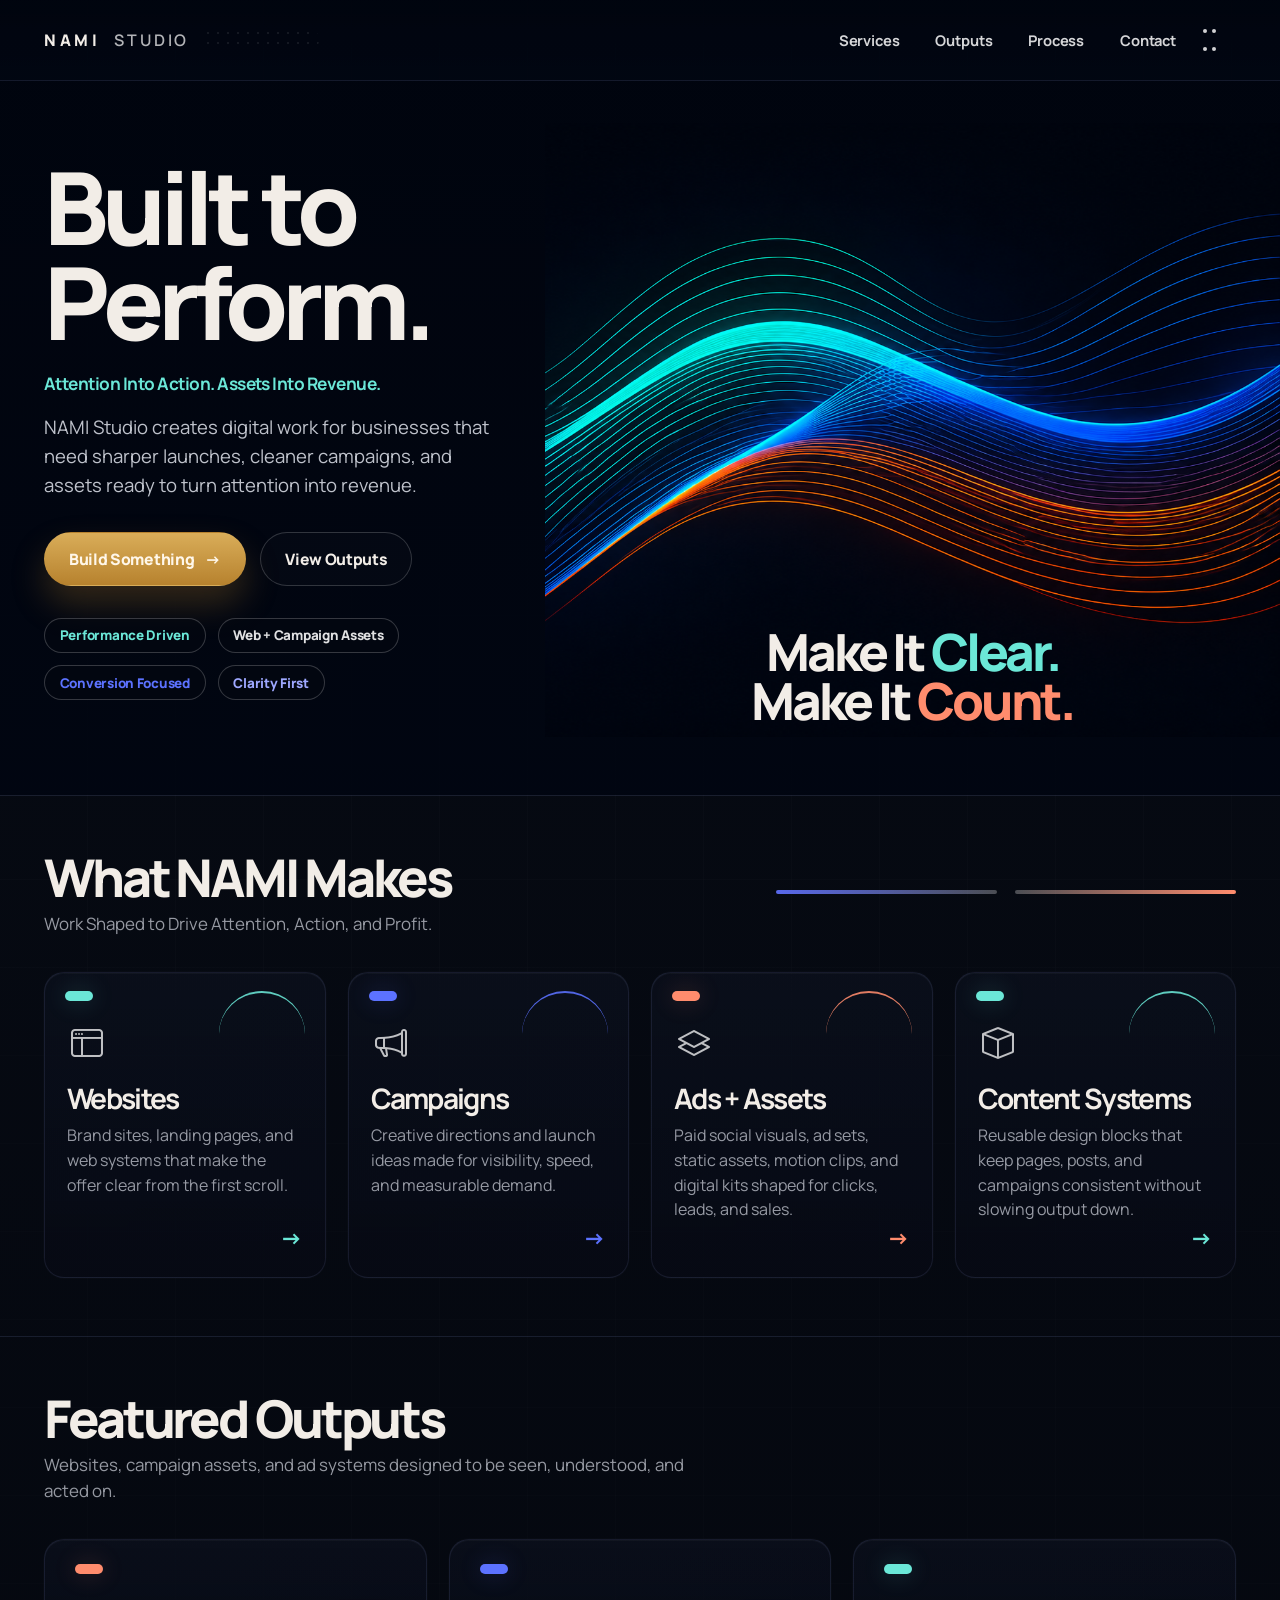
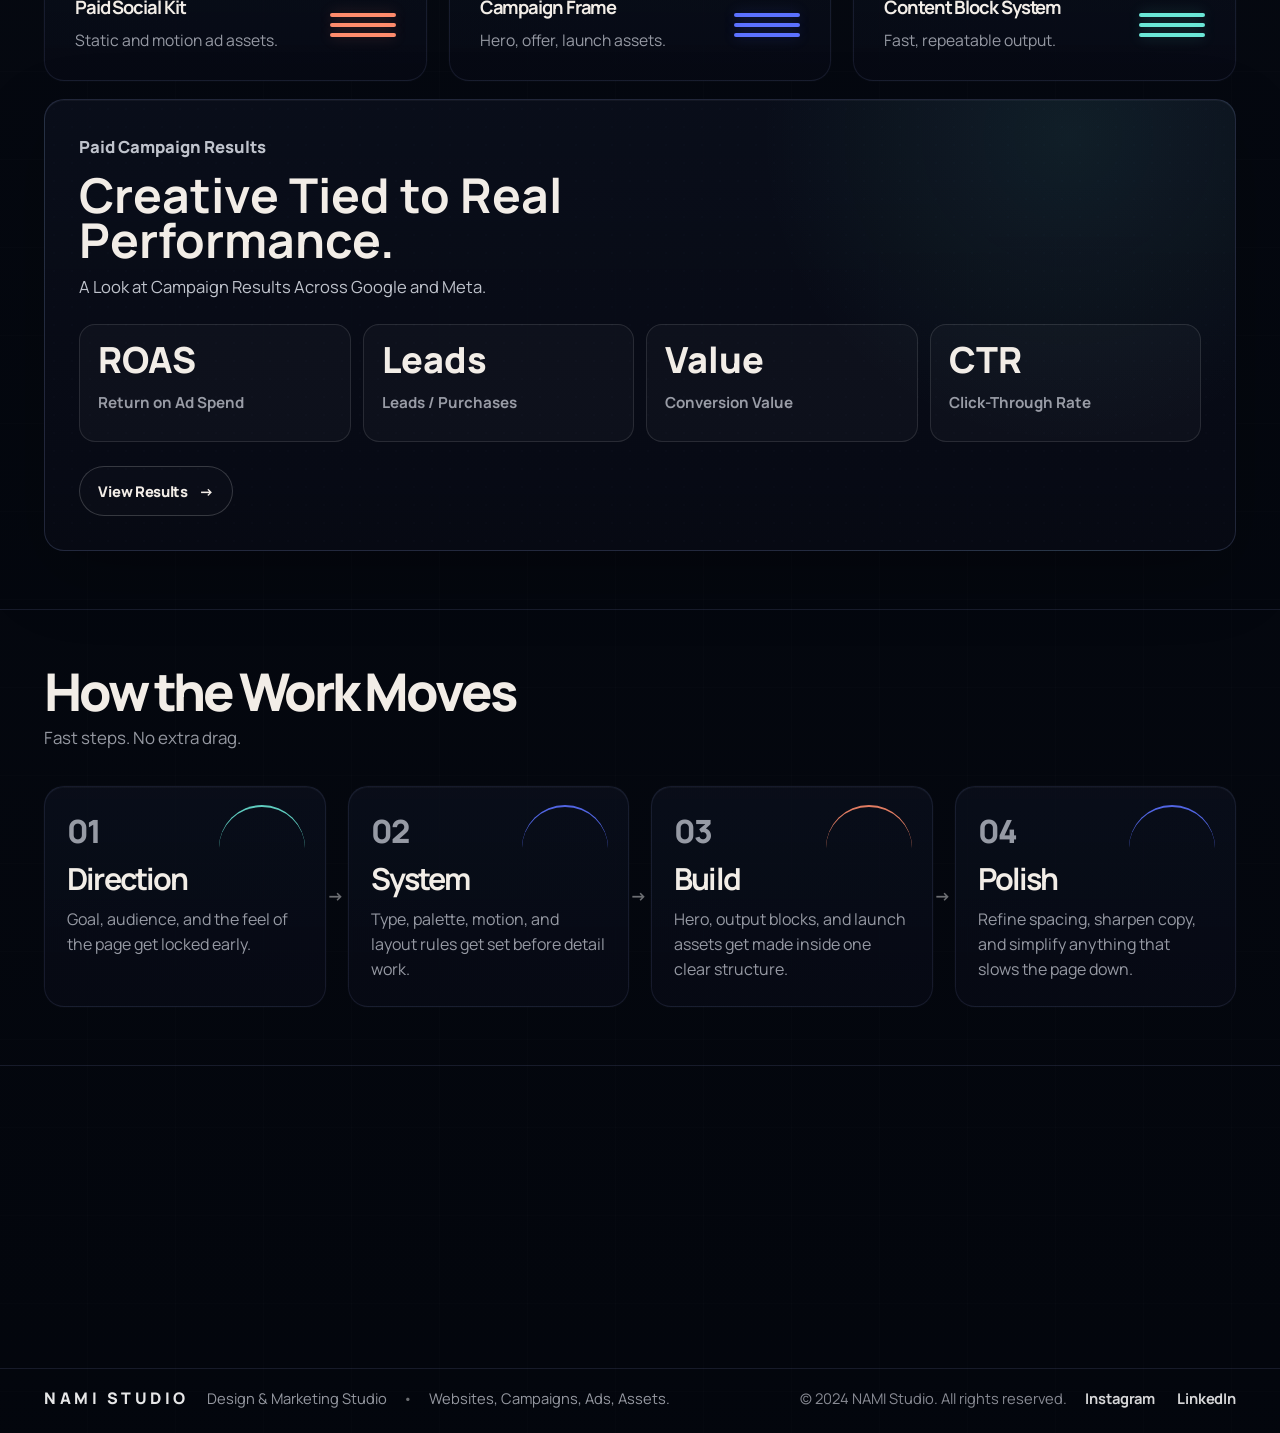
==== commit 5a560ae1: "Strengthen featured output marker spacing" ====
--- a/index.html
+++ b/index.html
@@ -19,7 +19,7 @@
       rel="stylesheet"
       href="https://cdn.jsdelivr.net/npm/bootstrap-icons@1.11.3/font/bootstrap-icons.min.css"
     />
-    <link rel="stylesheet" href="styles.css?v=20260519-output-spacing" />
+    <link rel="stylesheet" href="styles.css?v=20260519-output-spacing-2" />
     <script src="script.js" defer></script>
   </head>
   <body>
--- a/styles.css
+++ b/styles.css
@@ -748,8 +748,8 @@
 }
 
 .output-mini::before {
-  top: 20px;
-  left: 28px;
+  top: 24px;
+  left: 30px;
 }
 
 .card-arc {
@@ -873,18 +873,18 @@
   align-items: center;
   justify-content: space-between;
   gap: 18px;
-  min-height: 126px;
-  padding: 34px 28px 26px;
+  min-height: 142px;
+  padding: 58px 30px 28px;
 }
 
 .output-mini h3 {
-  margin-top: 14px;
+  margin-top: 0;
   font-size: 1.15rem;
   line-height: 1.02;
 }
 
 .output-mini p {
-  margin-top: 0.65rem;
+  margin-top: 0.7rem;
   font-size: 0.98rem;
 }
 
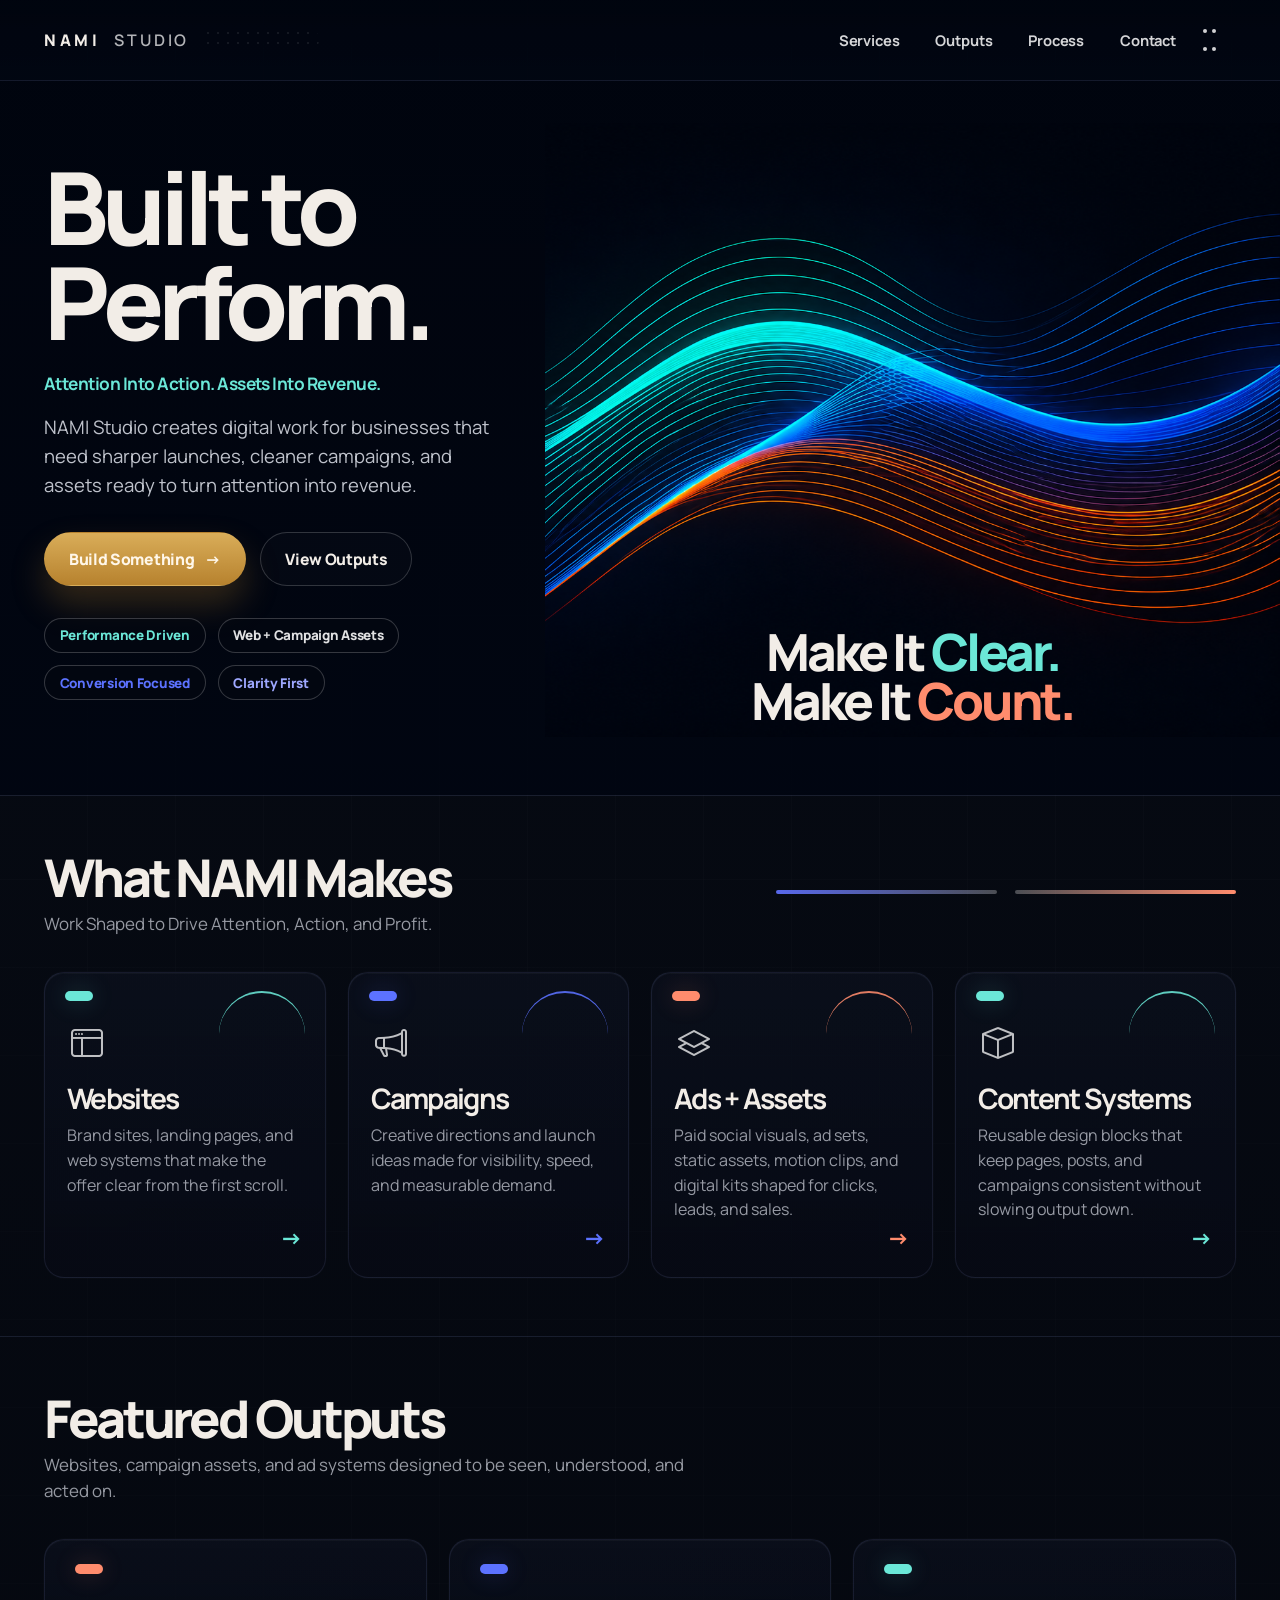
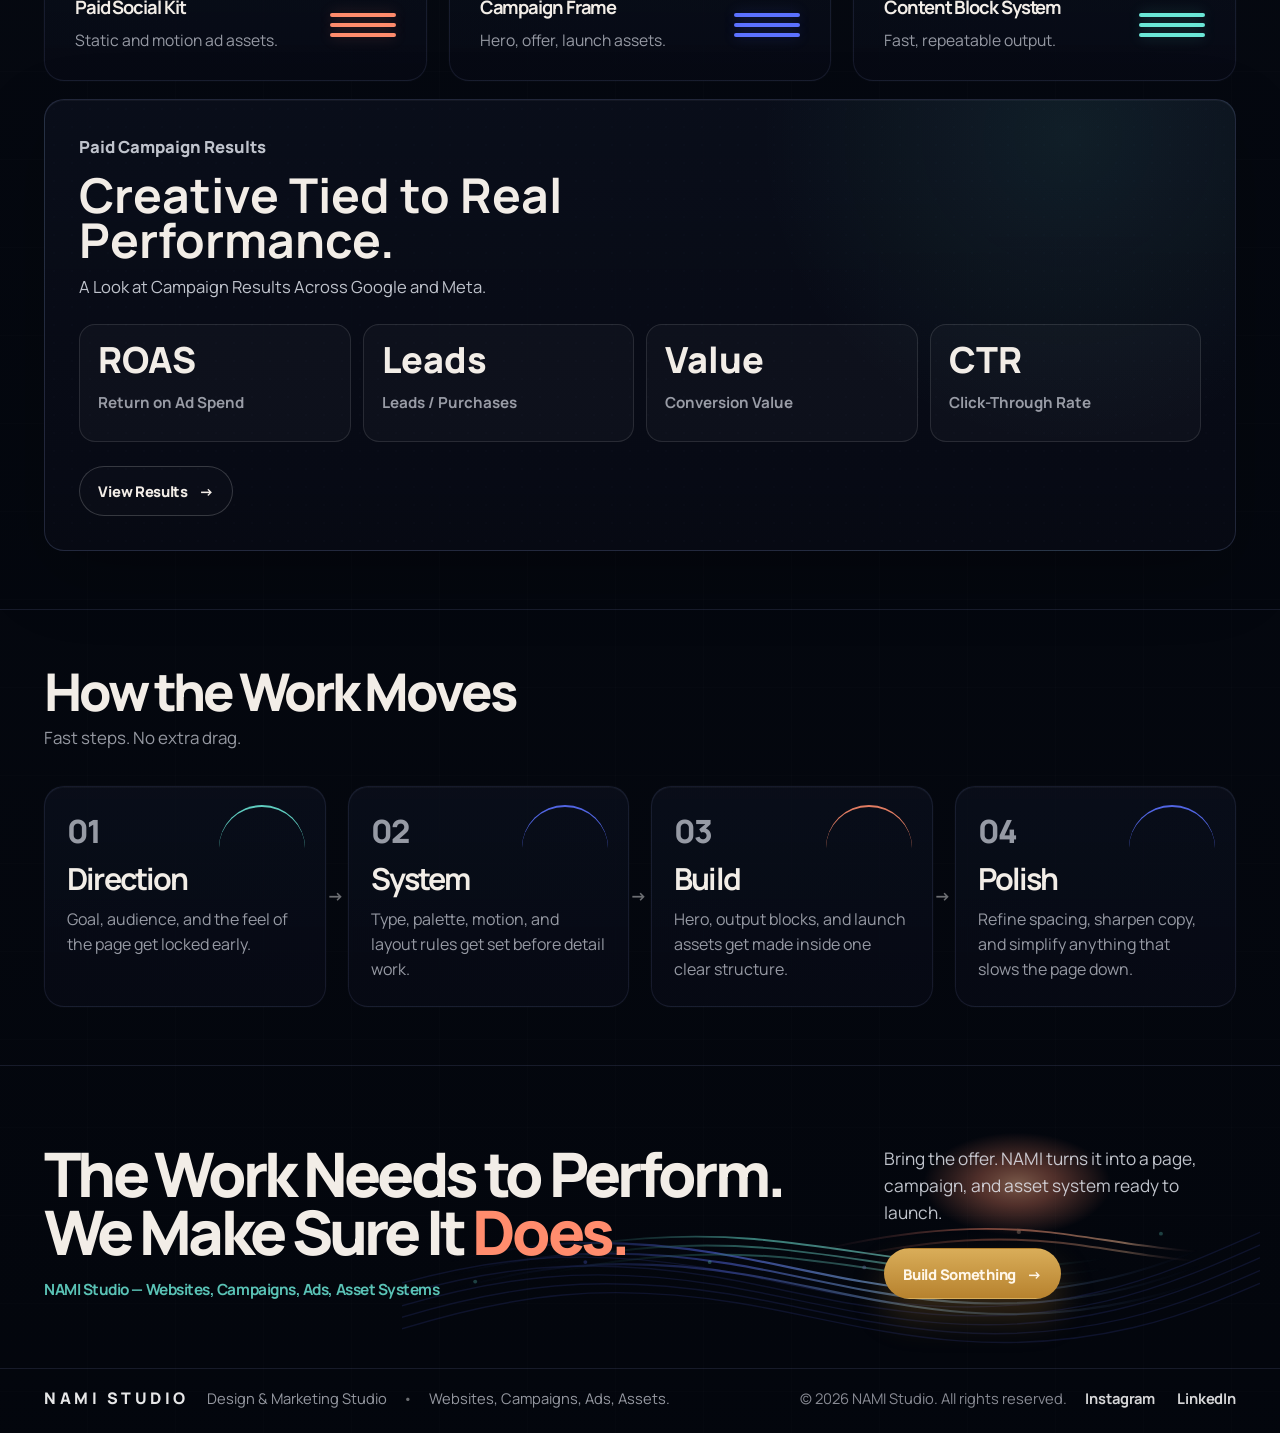
==== commit 990320d3: "Update footer copyright year" ====
--- a/index.html
+++ b/index.html
@@ -334,7 +334,7 @@
           </div>
 
           <div class="footer-group footer-group-right">
-            <p class="footer-copy footer-copy-muted">&copy; 2024 NAMI Studio. All rights reserved.</p>
+            <p class="footer-copy footer-copy-muted">&copy; 2026 NAMI Studio. All rights reserved.</p>
             <nav class="footer-links" aria-label="Social Links">
               <a href="https://www.instagram.com/" target="_blank" rel="noreferrer">Instagram</a>
               <a href="https://www.linkedin.com/" target="_blank" rel="noreferrer">LinkedIn</a>
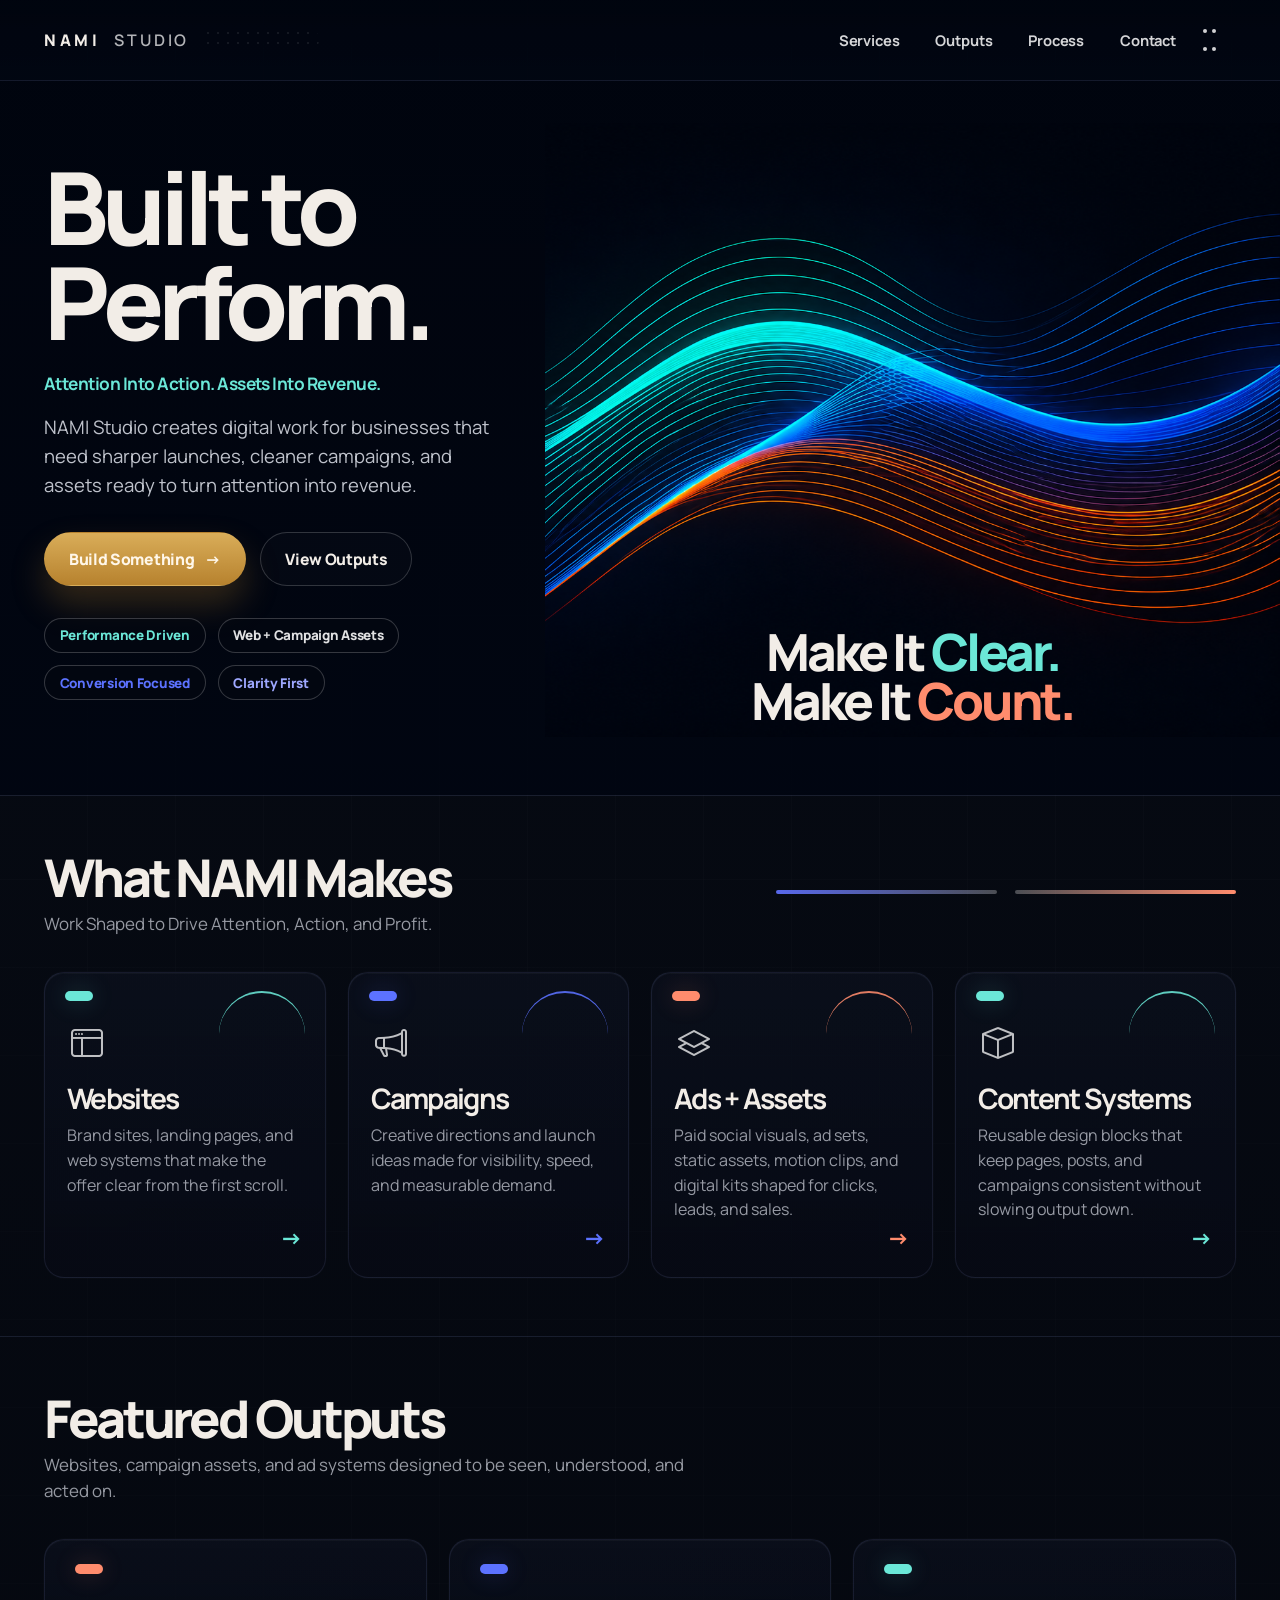
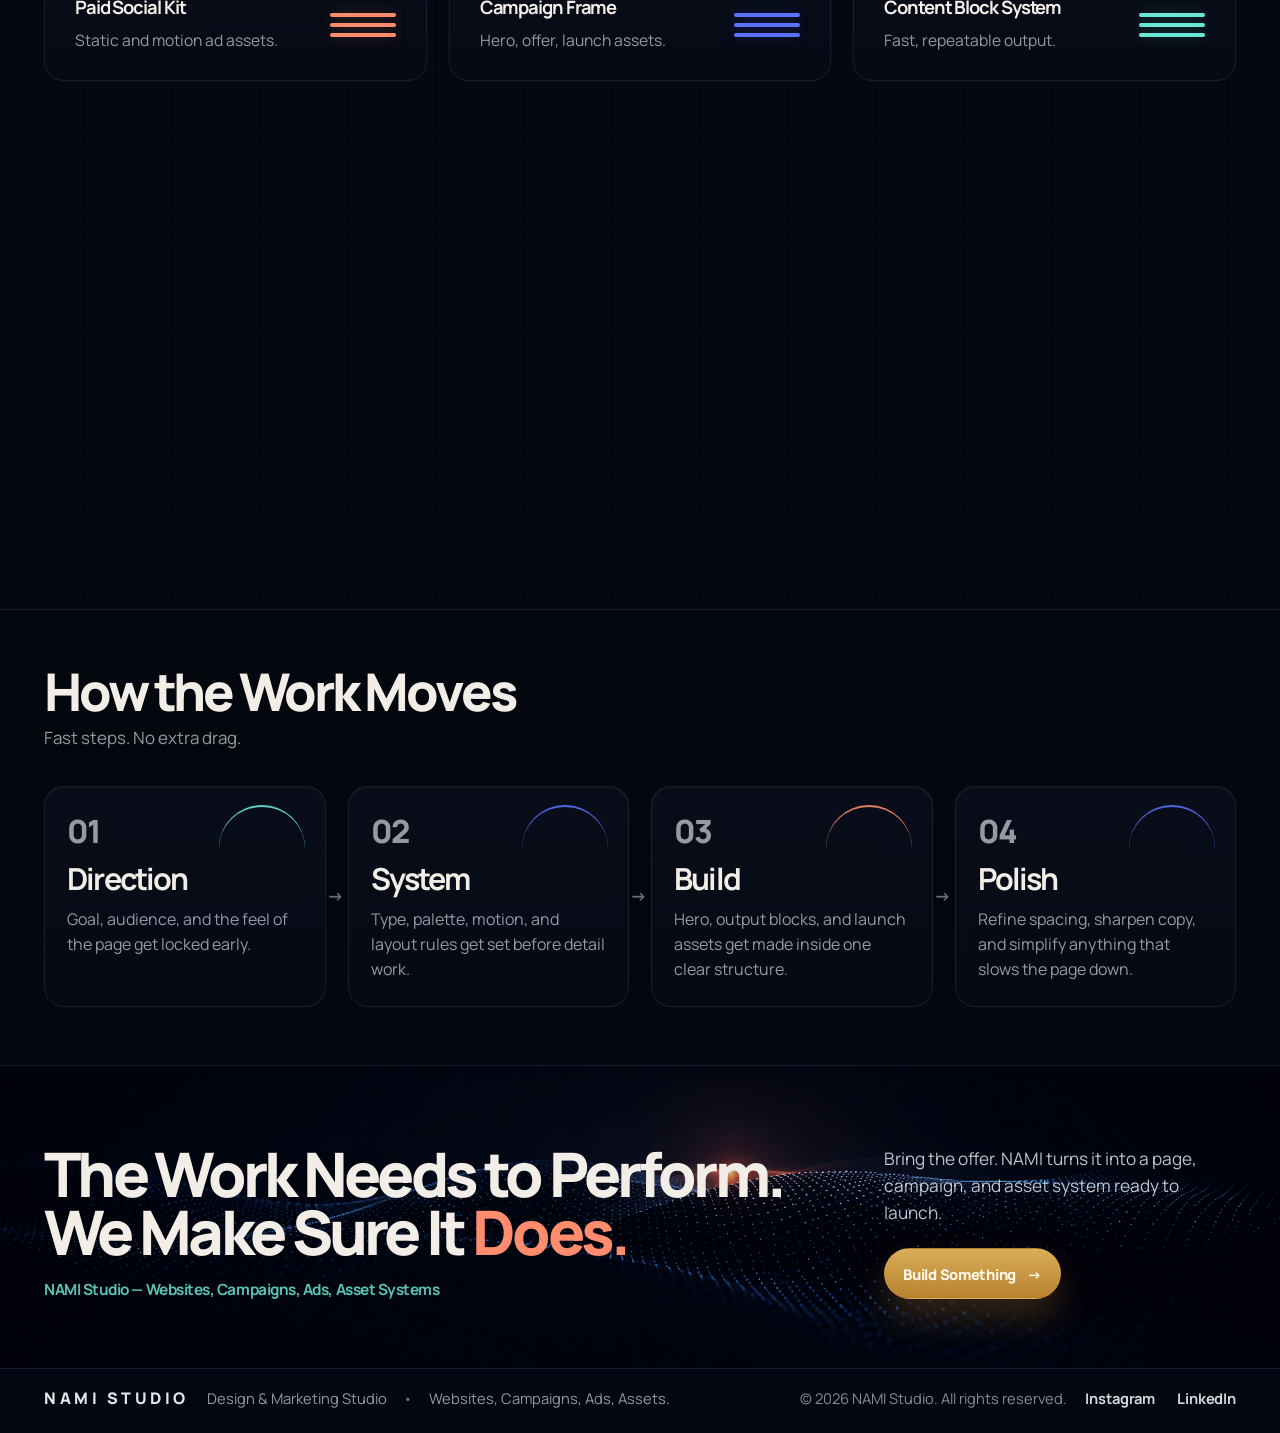
==== commit 7f94b3e3: "Use footer background image" ====
--- a/index.html
+++ b/index.html
@@ -301,9 +301,9 @@
         </section>
 
         <section class="section closing" id="contact">
+          <img class="closing-background" src="assets/nami-footer-background.png?v=20260519-footer-background" alt="" />
+
           <div class="closing-panel reveal">
-            <img class="closing-mesh" src="assets/nami-footer-mesh.svg" alt="" />
-
             <div class="closing-copy">
               <h2>The Work Needs to Perform.<br />We Make Sure It <span class="tone-coral">Does.</span></h2>
               <p class="closing-meta">NAMI Studio &mdash; Websites, Campaigns, Ads, Asset Systems</p>
--- a/styles.css
+++ b/styles.css
@@ -1113,7 +1113,10 @@
 }
 
 .closing {
+  position: relative;
+  overflow: hidden;
   padding-block: 0;
+  background: #020711;
 }
 
 .closing-panel {
@@ -1162,16 +1165,21 @@
   min-width: 148px;
 }
 
-.closing-mesh {
+.closing-background {
   position: absolute;
-  inset: 2% -4% -16% 30%;
-  width: 72%;
-  opacity: 0.58;
+  inset: 0;
+  width: 100%;
+  height: 100%;
+  opacity: 0.78;
+  object-fit: cover;
+  object-position: center center;
   pointer-events: none;
+  z-index: 0;
 }
 
 .site-footer {
   border-top: 1px solid var(--border);
+  background: #020711;
   padding-block: 18px 24px;
 }
 
@@ -1405,9 +1413,9 @@
     text-align: left;
   }
 
-  .closing-mesh {
-    inset: 12% -10% -8% 12%;
-    width: auto;
+  .closing-background {
+    opacity: 0.68;
+    object-position: center center;
   }
 }
 
@@ -1580,8 +1588,9 @@
     padding-top: 26px;
   }
 
-  .closing-mesh {
-    inset: 18% -28% -8% 0;
+  .closing-background {
+    opacity: 0.56;
+    object-position: center center;
   }
 
   .footer-copy span + span::before {
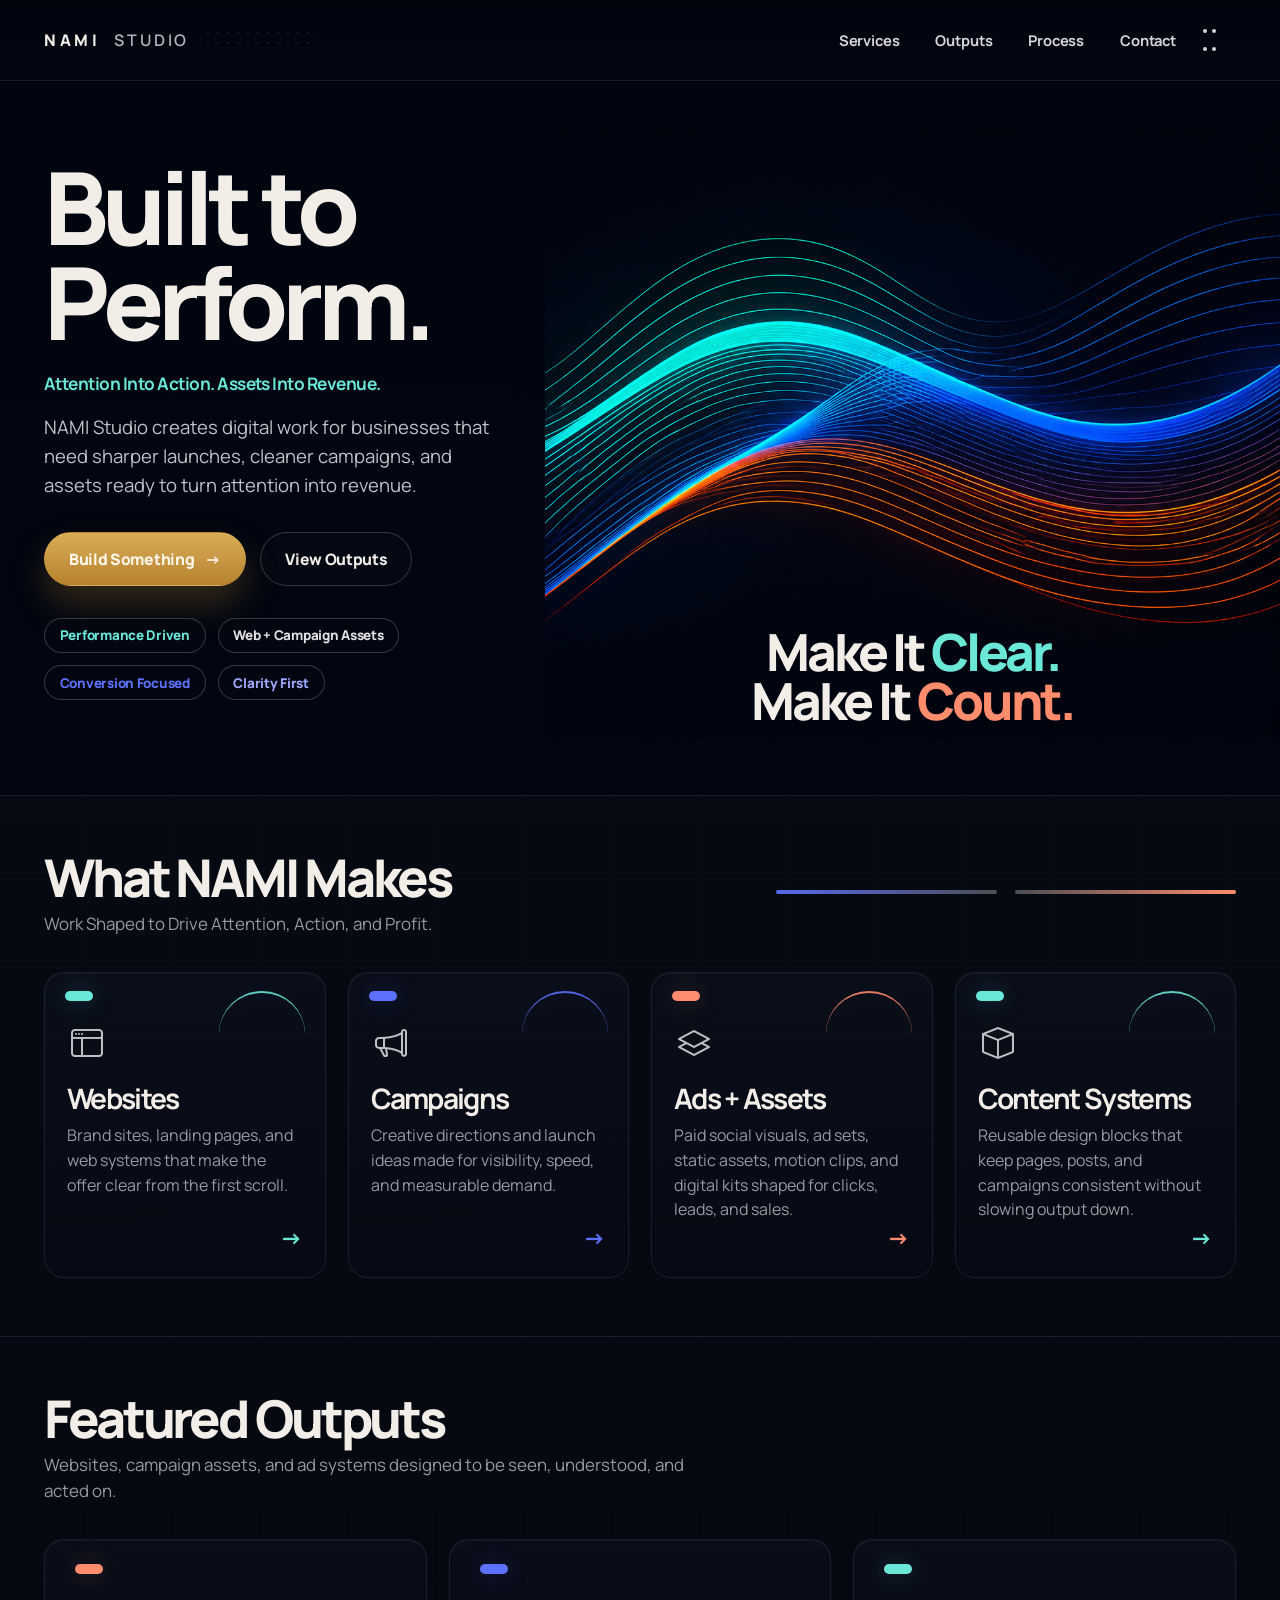
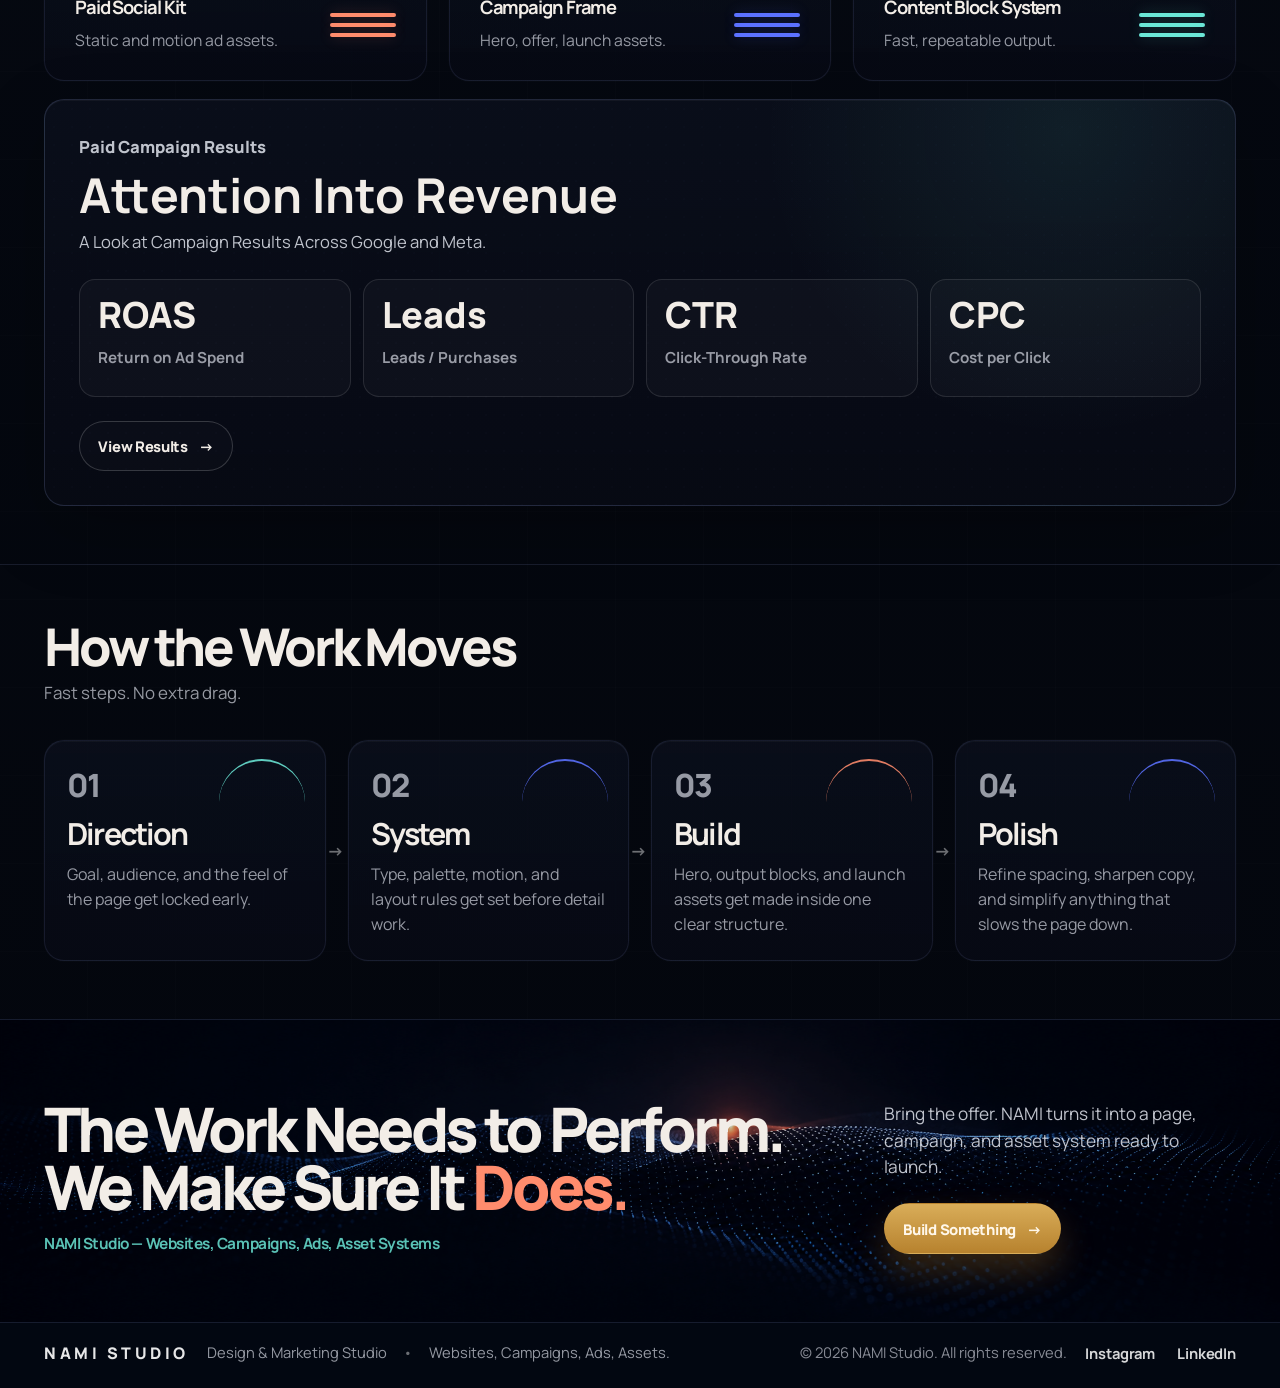
==== commit 010d51c4: "Polish campaign results page" ====
--- a/index.html
+++ b/index.html
@@ -226,13 +226,13 @@
           <article class="results-summary reveal" id="paid-campaign-results">
             <div class="results-summary-head">
               <p class="results-label">Paid Campaign Results</p>
-              <h3>Creative Tied to Real Performance.</h3>
+              <h3>Attention Into Revenue</h3>
               <p>
                 A Look at Campaign Results Across Google and Meta.
               </p>
             </div>
 
-            <!-- TODO: Replace metric labels with final approved values when masked screenshots are available. -->
+            <!-- TODO: Replace placeholder metric values when final campaign numbers are available. -->
             <div class="results-stat-grid" aria-label="Paid Campaign Results Metrics">
               <div class="results-stat">
                 <span class="stat-value">ROAS</span>
@@ -243,12 +243,12 @@
                 <span class="stat-label">Leads / Purchases</span>
               </div>
               <div class="results-stat">
-                <span class="stat-value">Value</span>
-                <span class="stat-label">Conversion Value</span>
-              </div>
-              <div class="results-stat">
                 <span class="stat-value">CTR</span>
                 <span class="stat-label">Click-Through Rate</span>
+              </div>
+              <div class="results-stat">
+                <span class="stat-value">CPC</span>
+                <span class="stat-label">Cost per Click</span>
               </div>
             </div>
 
--- a/styles.css
+++ b/styles.css
@@ -1247,6 +1247,7 @@
 }
 
 .results-frame {
+  margin: 0;
   min-height: 330px;
   overflow: hidden;
   border: 1px solid rgba(152, 166, 232, 0.13);
@@ -1254,6 +1255,56 @@
   background:
     linear-gradient(180deg, rgba(11, 15, 28, 0.78), rgba(7, 10, 20, 0.94)),
     linear-gradient(120deg, rgba(107, 231, 215, 0.018), rgba(92, 114, 255, 0.022));
+}
+
+.result-panel {
+  display: flex;
+  flex-direction: column;
+  gap: 14px;
+  min-height: 0;
+  padding: clamp(16px, 2vw, 22px);
+}
+
+.result-panel-wide {
+  grid-column: 1 / -1;
+}
+
+.result-image-shell {
+  display: grid;
+  min-height: clamp(214px, 24vw, 292px);
+  place-items: center;
+  overflow: hidden;
+  padding: clamp(12px, 1.8vw, 18px);
+  border: 1px solid rgba(255, 255, 255, 0.08);
+  border-radius: calc(var(--radius-card) - 8px);
+  background: rgba(245, 247, 251, 0.96);
+}
+
+.result-panel-wide .result-image-shell {
+  min-height: clamp(270px, 34vw, 470px);
+}
+
+.result-image {
+  display: block;
+  width: auto;
+  max-width: 100%;
+  height: auto;
+  object-fit: contain;
+}
+
+.result-image-compact {
+  max-width: min(100%, 340px);
+}
+
+.result-panel-wide .result-image {
+  max-width: min(100%, 920px);
+}
+
+.result-panel figcaption {
+  max-width: 52rem;
+  color: var(--muted-strong);
+  font-size: 0.98rem;
+  line-height: 1.5;
 }
 
 .results-placeholder {
@@ -1637,6 +1688,7 @@
 
   .results-summary,
   .results-note-card,
+  .result-panel,
   .results-placeholder {
     padding-inline: 18px;
   }
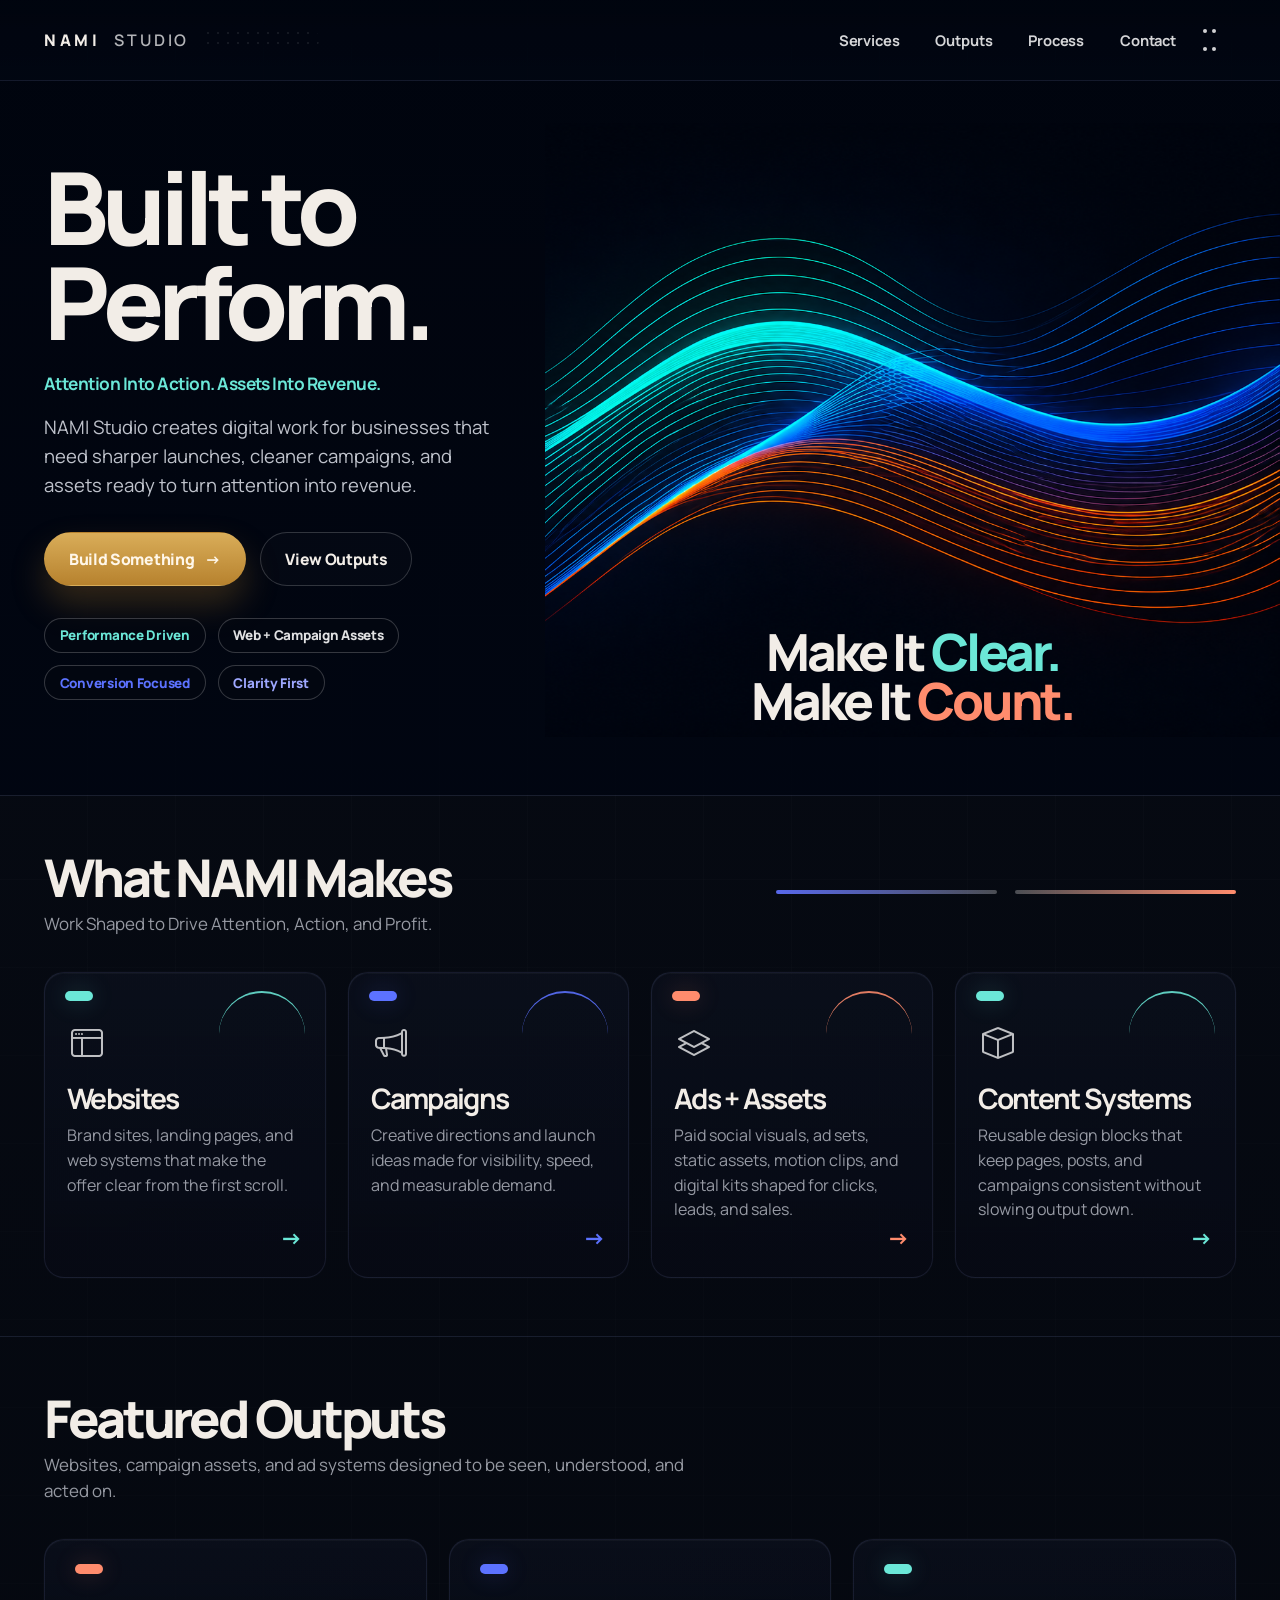
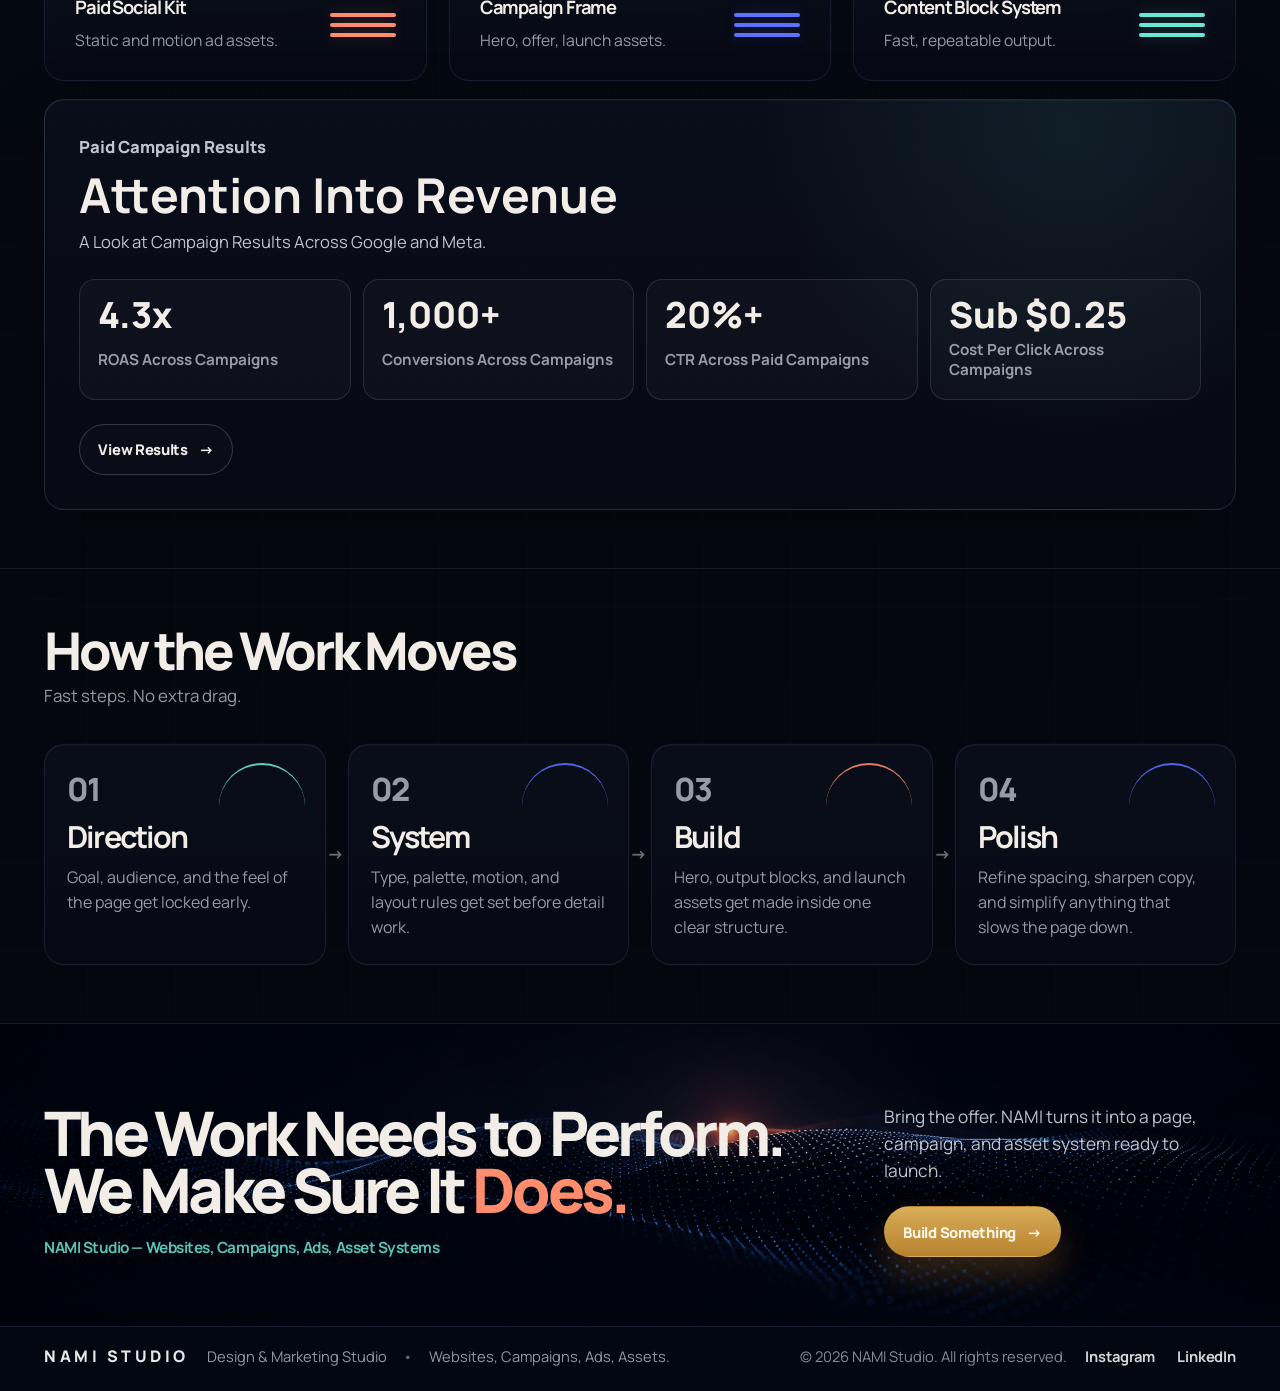
==== commit 5926bd2f: "Finalize homepage campaign stats" ====
--- a/index.html
+++ b/index.html
@@ -232,23 +232,22 @@
               </p>
             </div>
 
-            <!-- TODO: Replace placeholder metric values when final campaign numbers are available. -->
             <div class="results-stat-grid" aria-label="Paid Campaign Results Metrics">
               <div class="results-stat">
-                <span class="stat-value">ROAS</span>
-                <span class="stat-label">Return on Ad Spend</span>
+                <span class="stat-value">4.3x</span>
+                <span class="stat-label">ROAS Across Campaigns</span>
               </div>
               <div class="results-stat">
-                <span class="stat-value">Leads</span>
-                <span class="stat-label">Leads / Purchases</span>
+                <span class="stat-value">1,000+</span>
+                <span class="stat-label">Conversions Across Campaigns</span>
               </div>
               <div class="results-stat">
-                <span class="stat-value">CTR</span>
-                <span class="stat-label">Click-Through Rate</span>
+                <span class="stat-value">20%+</span>
+                <span class="stat-label">CTR Across Paid Campaigns</span>
               </div>
               <div class="results-stat">
-                <span class="stat-value">CPC</span>
-                <span class="stat-label">Cost per Click</span>
+                <span class="stat-value">Sub $0.25</span>
+                <span class="stat-label">Cost Per Click Across Campaigns</span>
               </div>
             </div>
 
